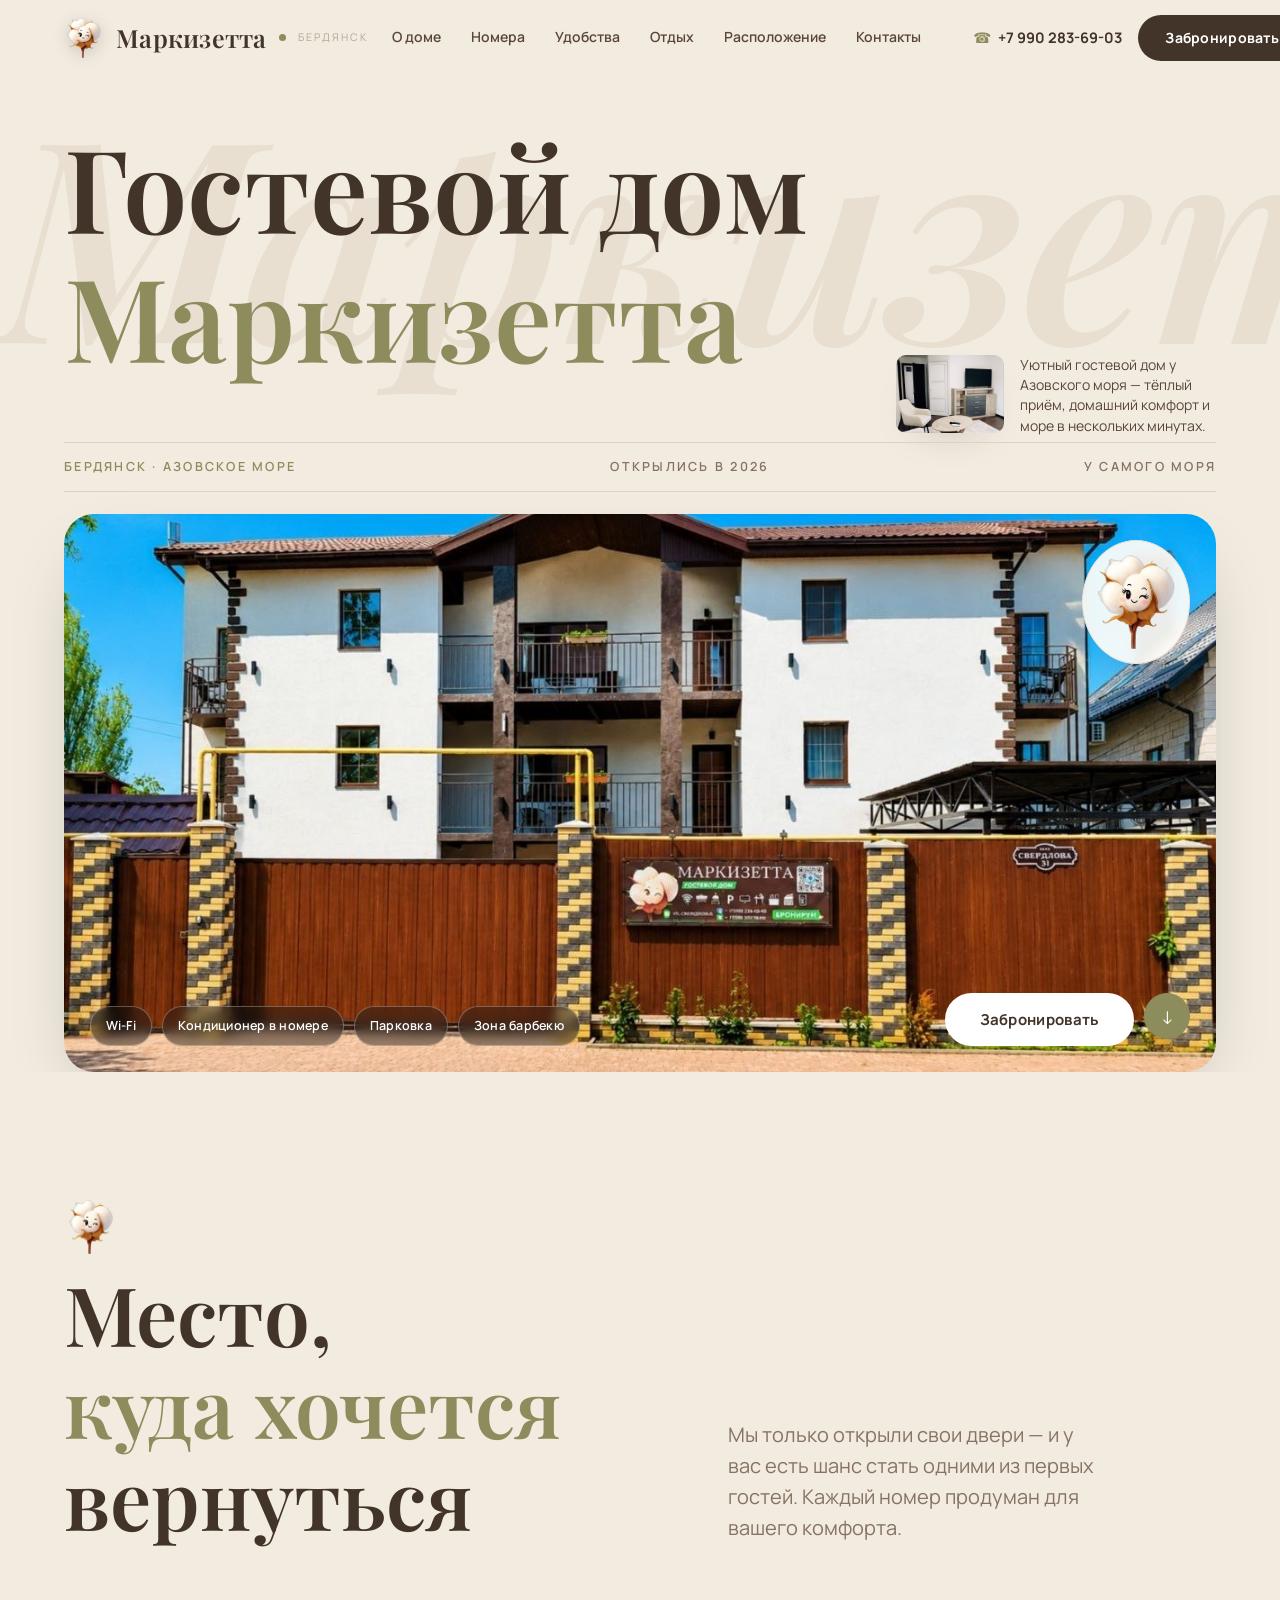
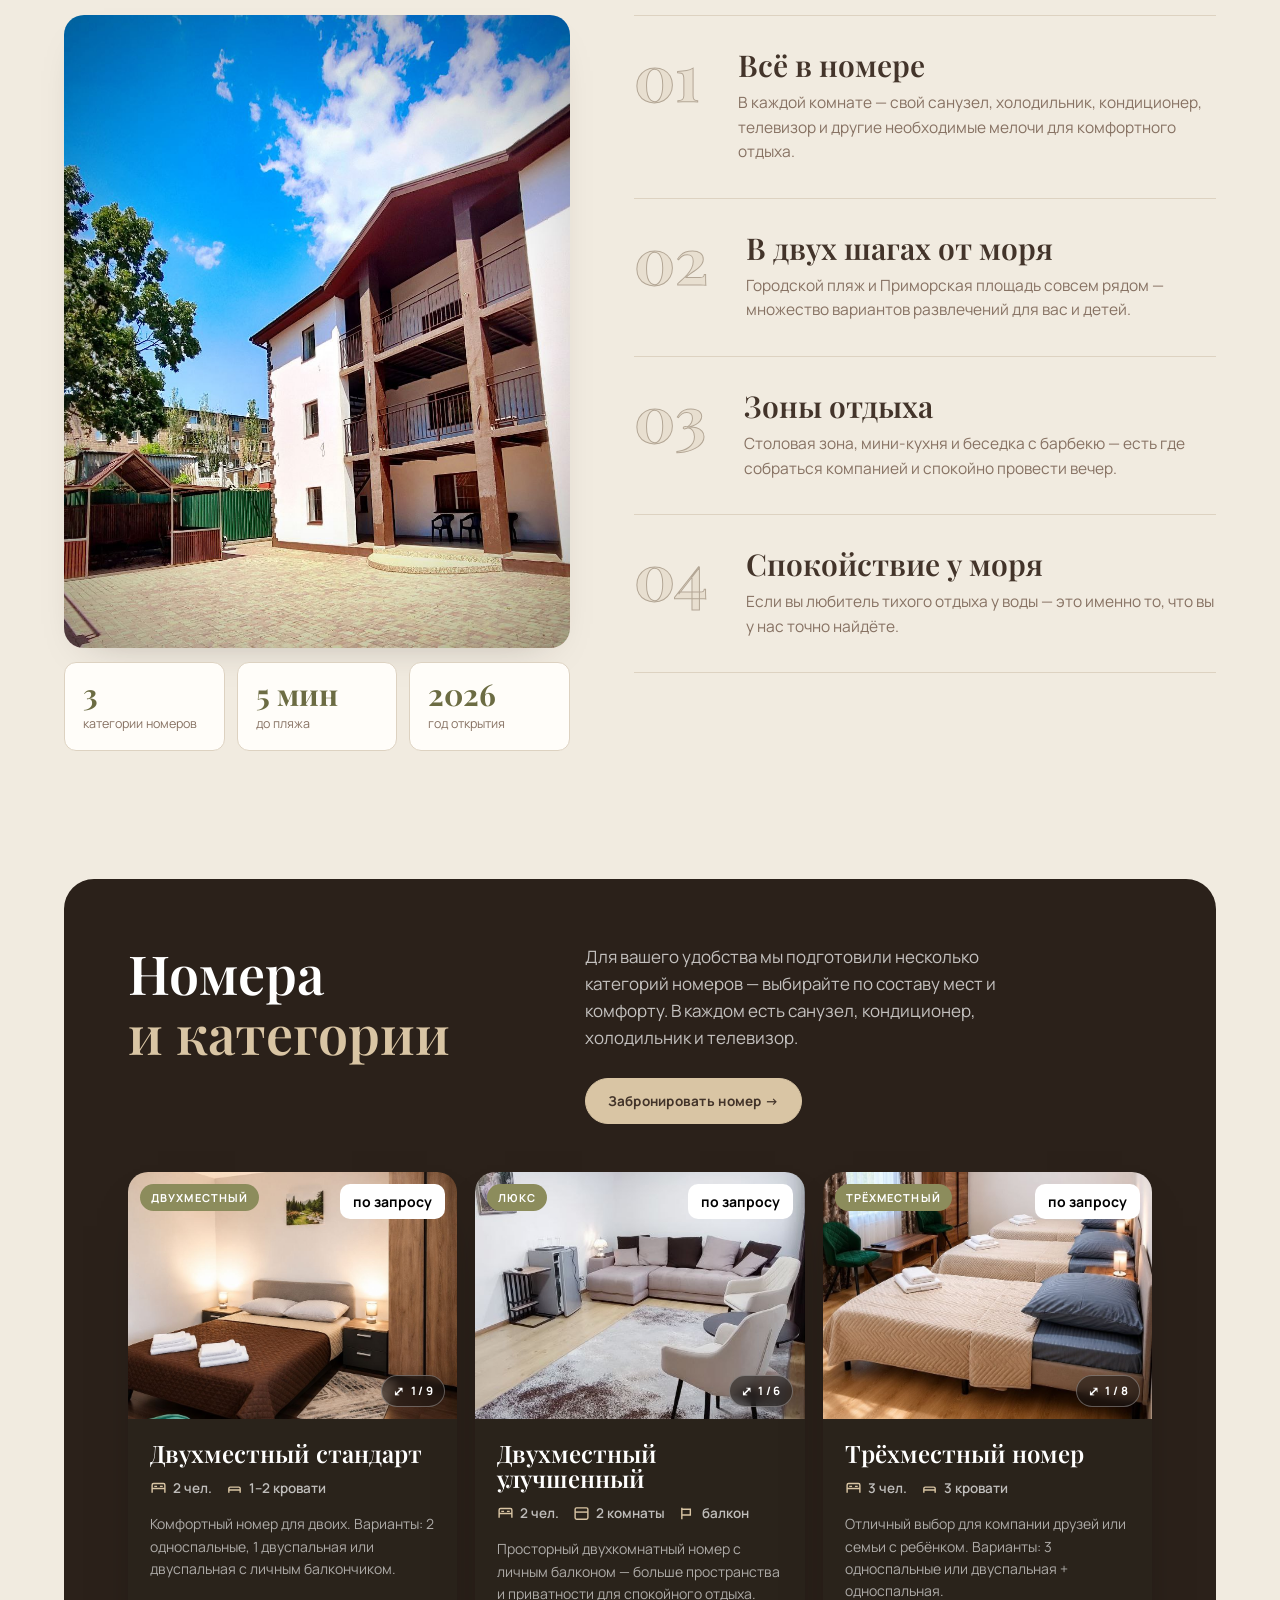
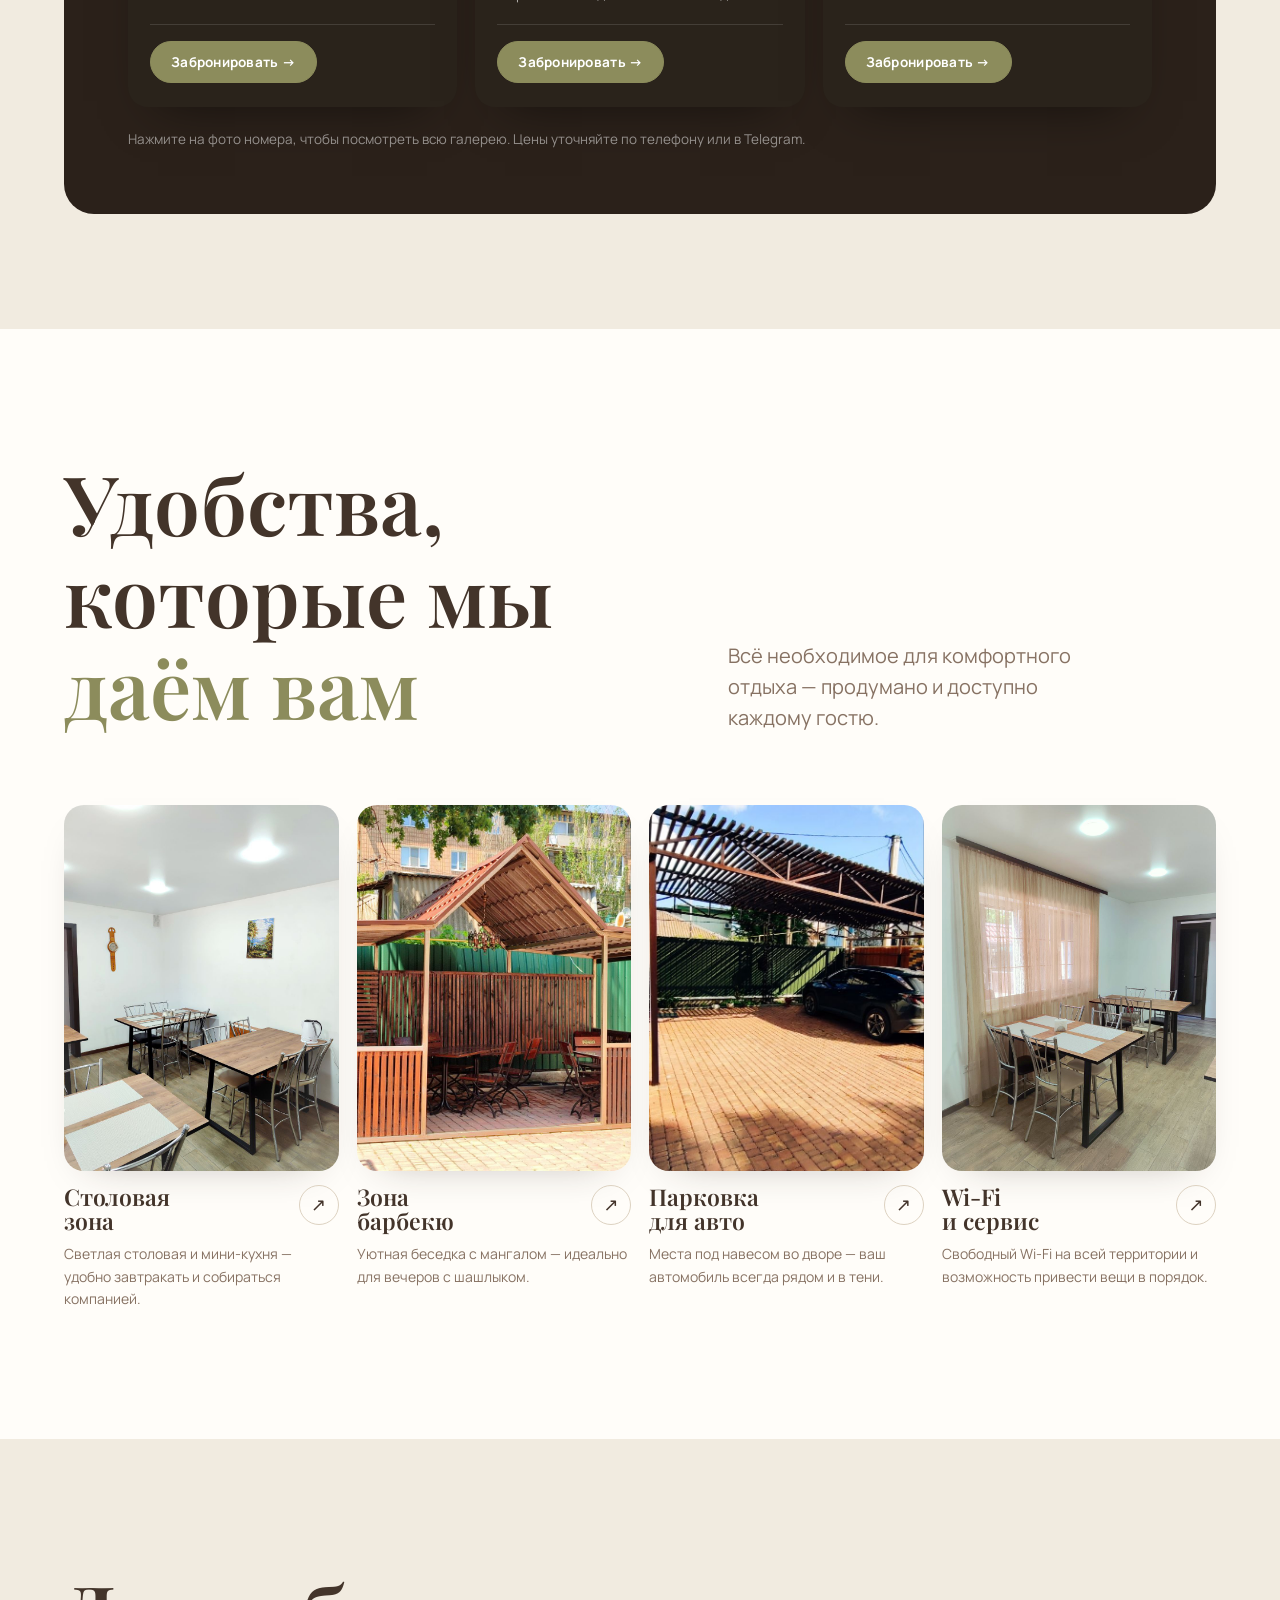
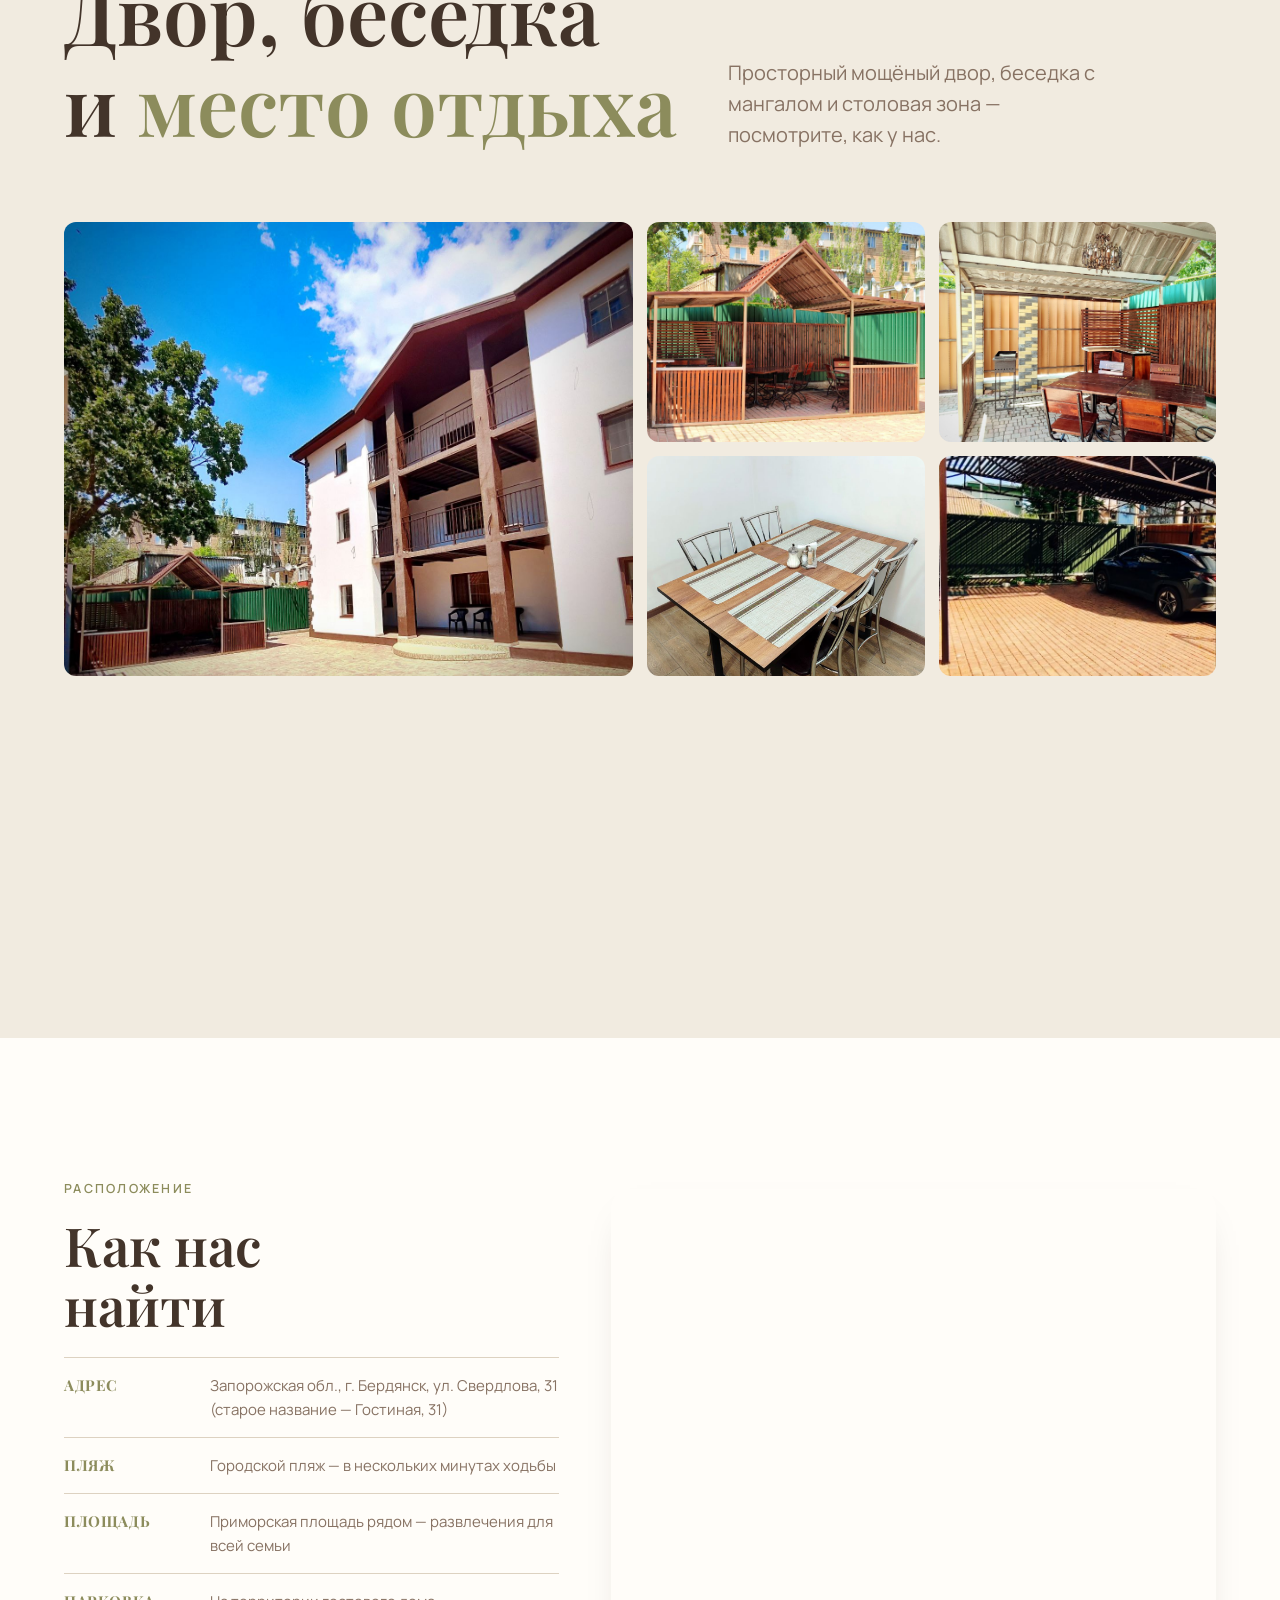
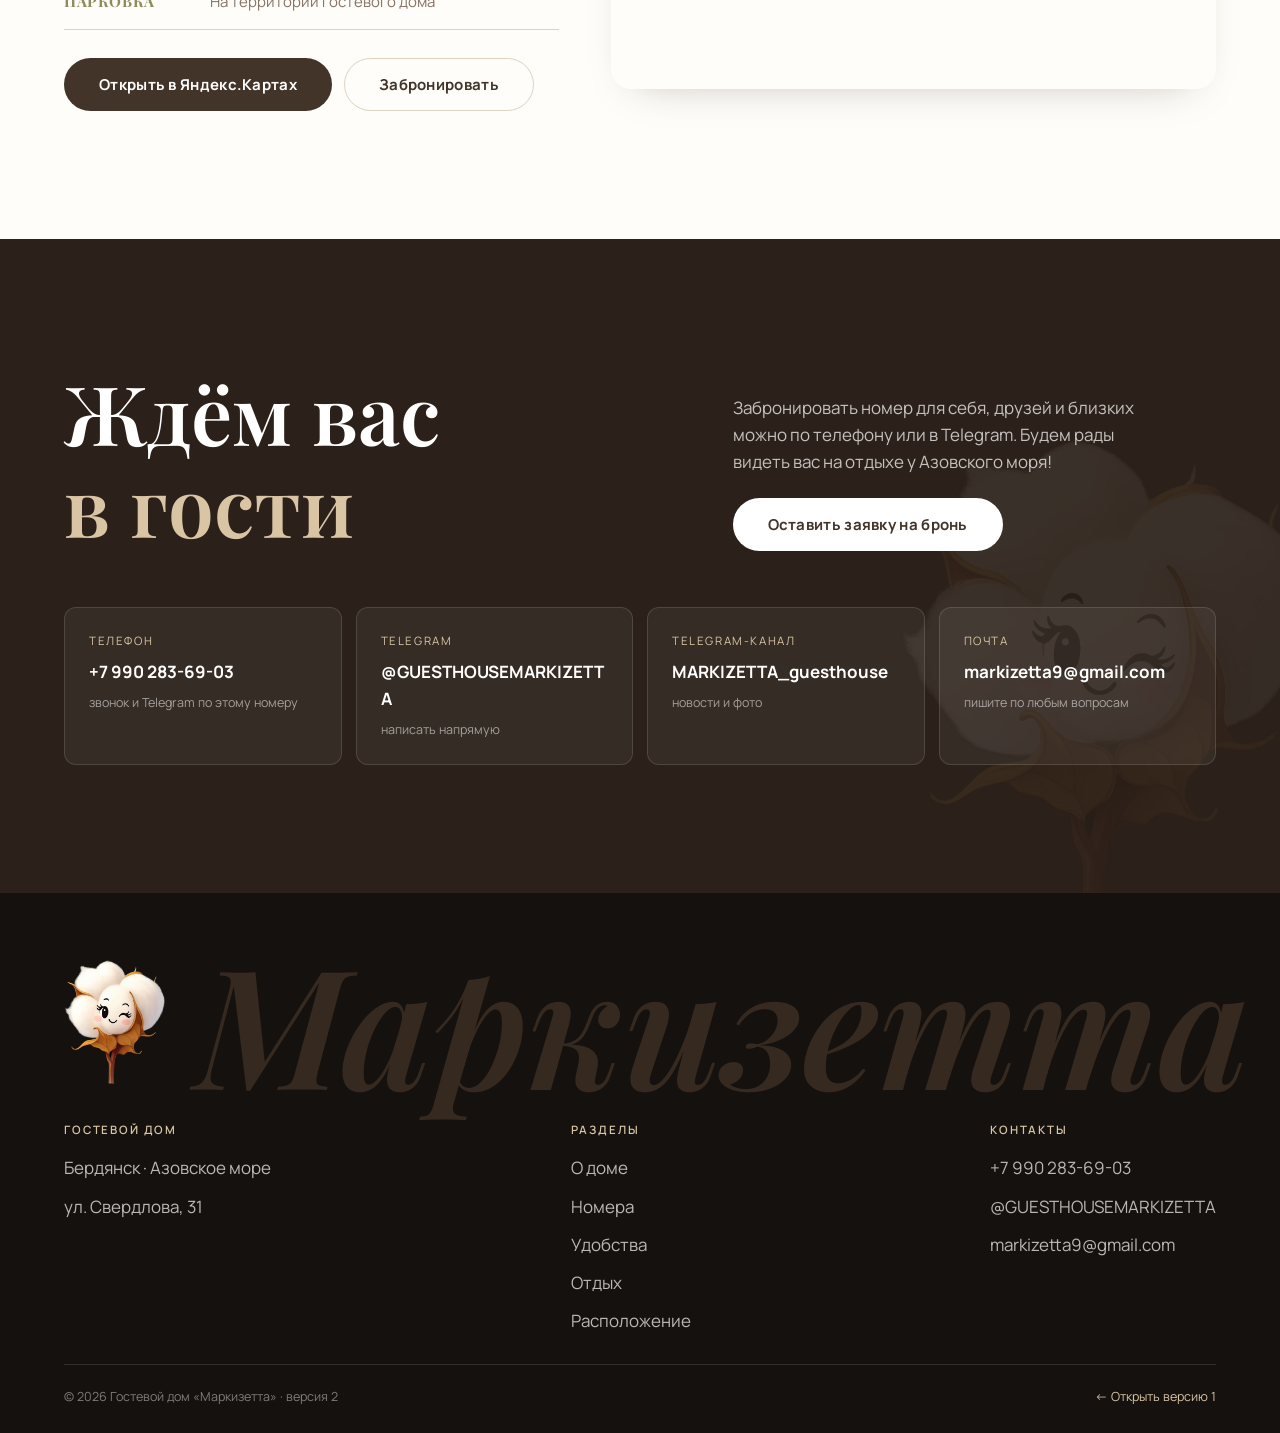
==== v2.html @ b6b6a5b1 "Add v2 site variant (soft cotton theme) Second version of the site for owner comparison, served at /" ====
<!DOCTYPE html>
<html lang="ru" data-accent="olive" data-rooms="dark">
<head>
<meta charset="UTF-8" />
<meta name="viewport" content="width=device-width, initial-scale=1.0" />
<title>Гостевой дом МАРКИЗЕТТА — отдых у Азовского моря в Бердянске (v2)</title>
<meta name="description" content="Гостевой дом МАРКИЗЕТТА в Бердянске — уютные номера у Азовского моря рядом с городским пляжем и Приморской площадью. Бронирование по телефону и в Telegram." />
<link rel="icon" href="new/logo.webp" type="image/webp" />
<link rel="preconnect" href="https://fonts.googleapis.com" />
<link rel="preconnect" href="https://fonts.gstatic.com" crossorigin />
<link href="https://fonts.googleapis.com/css2?family=Playfair+Display:ital,wght@0,500;0,600;0,700;1,500;1,600&family=Manrope:wght@400;500;600;700;800&display=swap" rel="stylesheet" />
<link rel="stylesheet" href="styles-v2.css" />
</head>
<body>

<!-- ============ HEADER ============ -->
<header class="site-header" id="top">
  <div class="header-inner">
    <a href="#top" class="brand" aria-label="Гостевой дом Маркизетта — на главную">
      <img class="brand__logo" src="new/logo.webp" alt="" aria-hidden="true" />
      <span class="brand__name">Маркизетта</span>
      <span class="brand__dot" aria-hidden="true"></span>
      <span class="brand__sub">Бердянск</span>
    </a>

    <nav class="nav" aria-label="Основная навигация">
      <a href="#why" class="nav-link">О доме</a>
      <a href="#rooms" class="nav-link">Номера</a>
      <a href="#facilities" class="nav-link">Удобства</a>
      <a href="#gallery" class="nav-link">Отдых</a>
      <a href="#location" class="nav-link">Расположение</a>
      <a href="#contacts" class="nav-link">Контакты</a>
    </nav>

    <div class="header-actions">
      <a href="tel:+79902836903" class="header-phone">
        <span class="header-phone__icon" aria-hidden="true">☎</span>
        <span>+7 990 283-69-03</span>
      </a>
      <button class="btn btn--dark btn--book-header" data-open-booking type="button">Забронировать</button>
      <button class="burger" data-burger type="button" aria-label="Открыть меню" aria-expanded="false">
        <span></span><span></span><span></span>
      </button>
    </div>
  </div>
</header>

<!-- ============ MOBILE MENU ============ -->
<div class="mobile-menu" data-mobile-menu hidden>
  <nav class="mobile-menu__nav" aria-label="Мобильная навигация">
    <a href="#why" class="mobile-menu__link" data-mm-link>О доме <span>01</span></a>
    <a href="#rooms" class="mobile-menu__link" data-mm-link>Номера <span>02</span></a>
    <a href="#facilities" class="mobile-menu__link" data-mm-link>Удобства <span>03</span></a>
    <a href="#gallery" class="mobile-menu__link" data-mm-link>Отдых <span>04</span></a>
    <a href="#location" class="mobile-menu__link" data-mm-link>Расположение <span>05</span></a>
    <a href="#contacts" class="mobile-menu__link" data-mm-link>Контакты <span>06</span></a>
  </nav>
  <div class="mobile-menu__foot">
    <a href="tel:+79902836903" class="mobile-menu__phone">+7 990 283-69-03</a>
    <button class="btn btn--primary" data-open-booking type="button">Забронировать номер</button>
    <a href="https://t.me/GUESTHOUSEMARKIZETTA" target="_blank" rel="noopener" class="mobile-menu__tg">Написать в Telegram →</a>
  </div>
</div>

<main>

  <!-- ============ HERO ============ -->
  <section class="hero" id="hero">
    <div class="hero__ghost" aria-hidden="true">Маркизетта</div>
    <div class="wrap">
      <div class="hero__top">
        <h1 class="display h-xl hero__title">Гостевой дом<br /><span class="accent-word">Маркизетта</span></h1>
        <div class="hero__aside">
          <div class="hero__thumb">
            <img src="assets/hero-thumb.jpg" alt="Интерьер номера гостевого дома" />
          </div>
          <p>Уютный гостевой дом у Азовского моря — тёплый приём, домашний комфорт и море в нескольких минутах.</p>
        </div>
      </div>

      <div class="hero__metarow">
        <span class="meta meta--accent">Бердянск · Азовское море</span>
        <span class="meta">Открылись в 2026</span>
        <span class="meta">У самого моря</span>
      </div>

      <div class="hero__image">
        <img src="new/main.jpg" alt="Фасад гостевого дома Маркизетта" />
        <div class="hero__seal">
          <img src="new/logo.webp" alt="Эмблема гостевого дома — цветок хлопка" />
        </div>
        <div class="hero__badges">
          <span class="hero__badge">Wi-Fi</span>
          <span class="hero__badge">Кондиционер в номере</span>
          <span class="hero__badge">Парковка</span>
          <span class="hero__badge">Зона барбекю</span>
        </div>
        <div class="hero__cta">
          <button class="btn btn--light btn--lg" data-open-booking type="button">Забронировать</button>
          <a href="#rooms" class="arrow-btn arrow-btn--solid" aria-label="К номерам">↓</a>
        </div>
      </div>
    </div>
  </section>

  <!-- ============ WHY US ============ -->
  <section class="section why" id="why">
    <div class="wrap">
      <div class="section-head">
        <div>
          <img class="head-emblem" src="new/logo.webp" alt="" aria-hidden="true" />
          <h2 class="display h-lg">Место,<br /><span class="accent-word">куда хочется</span> вернуться</h2>
        </div>
        <p class="lead section-head__intro">Мы только открыли свои двери — и у вас есть шанс стать одними из первых гостей. Каждый номер продуман для вашего комфорта.</p>
      </div>

      <div class="why__grid">
        <div class="why__media">
          <div class="why__media-img">
            <img src="assets/courtyard.jpg" alt="Внутренний двор гостевого дома" loading="lazy" />
          </div>
          <div class="why__stats">
            <div class="why__stat"><b>3</b><span>категории номеров</span></div>
            <div class="why__stat"><b>5 мин</b><span>до пляжа</span></div>
            <div class="why__stat"><b>2026</b><span>год открытия</span></div>
          </div>
        </div>

        <ol class="why__list">
          <li class="why-item">
            <span class="why-item__num">01</span>
            <div class="why-item__body">
              <h3>Всё в номере</h3>
              <p>В каждой комнате — свой санузел, холодильник, кондиционер, телевизор и другие необходимые мелочи для комфортного отдыха.</p>
            </div>
          </li>
          <li class="why-item">
            <span class="why-item__num">02</span>
            <div class="why-item__body">
              <h3>В двух шагах от моря</h3>
              <p>Городской пляж и Приморская площадь совсем рядом — множество вариантов развлечений для вас и детей.</p>
            </div>
          </li>
          <li class="why-item">
            <span class="why-item__num">03</span>
            <div class="why-item__body">
              <h3>Зоны отдыха</h3>
              <p>Столовая зона, мини-кухня и беседка с барбекю — есть где собраться компанией и спокойно провести вечер.</p>
            </div>
          </li>
          <li class="why-item">
            <span class="why-item__num">04</span>
            <div class="why-item__body">
              <h3>Спокойствие у моря</h3>
              <p>Если вы любитель тихого отдыха у воды — это именно то, что вы у нас точно найдёте.</p>
            </div>
          </li>
        </ol>
      </div>
    </div>
  </section>

  <!-- ============ ROOMS ============ -->
  <section class="rooms" id="rooms">
    <div class="wrap">
      <div class="rooms__panel">
        <div class="rooms__head">
          <h2 class="display h-md">Номера<br /><span class="accent-word">и категории</span></h2>
          <div>
            <p class="rooms__intro">Для вашего удобства мы подготовили несколько категорий номеров — выбирайте по составу мест и комфорту. В каждом есть санузел, кондиционер, холодильник и телевизор.</p>
            <div class="rooms__nav">
              <button class="rooms__viewall" data-open-booking type="button">Забронировать номер →</button>
            </div>
          </div>
        </div>

        <div class="rooms__track" data-room-track>

          <article class="room-card">
            <button class="room-card__media" data-room-gallery="assets/room1-1.jpg,assets/room1-2.jpg,assets/room1-3.jpg,assets/room1-4.jpg,assets/room1-5.jpg,assets/room1-6.jpg,assets/room1-7.jpg,assets/room1-8.jpg,assets/room1-9.jpg" data-room-title="Двухместный стандарт" type="button" aria-label="Открыть фотогалерею номера «Двухместный стандарт»">
              <span class="room-card__tag">Двухместный</span>
              <span class="room-card__price">по запросу</span>
              <img src="assets/room1-1.jpg" alt="Двухместный стандарт" loading="lazy" />
              <span class="room-card__count">1 / 9</span>
            </button>
            <div class="room-card__body">
              <h3 class="room-card__name">Двухместный стандарт</h3>
              <div class="room-card__meta">
                <span><svg viewBox="0 0 24 24" fill="none" stroke-width="2"><path d="M3 12V7a2 2 0 0 1 2-2h14a2 2 0 0 1 2 2v5M3 12h18M3 12v6M21 12v6M6 9h4M14 9h4"/></svg>2 чел.</span>
                <span><svg viewBox="0 0 24 24" fill="none" stroke-width="2"><path d="M4 18v-6a2 2 0 0 1 2-2h12a2 2 0 0 1 2 2v6M4 14h16"/></svg>1–2 кровати</span>
              </div>
              <p class="room-card__desc">Комфортный номер для двоих. Варианты: 2 односпальные, 1 двуспальная или двуспальная с личным балкончиком.</p>
              <div class="room-card__foot">
                <button class="room-card__book" data-open-booking data-room="Двухместный стандарт" type="button">Забронировать →</button>
              </div>
            </div>
          </article>

          <article class="room-card">
            <button class="room-card__media" data-room-gallery="assets/room2-1.jpg,assets/room2-2.jpg,assets/room2-3.jpg,assets/room2-4.jpg,assets/room2-5.jpg,assets/room2-6.jpg" data-room-title="Двухместный улучшенный" type="button" aria-label="Открыть фотогалерею номера «Двухместный улучшенный»">
              <span class="room-card__tag">Люкс</span>
              <span class="room-card__price">по запросу</span>
              <img src="assets/room2-1.jpg" alt="Двухместный улучшенный" loading="lazy" />
              <span class="room-card__count">1 / 6</span>
            </button>
            <div class="room-card__body">
              <h3 class="room-card__name">Двухместный улучшенный</h3>
              <div class="room-card__meta">
                <span><svg viewBox="0 0 24 24" fill="none" stroke-width="2"><path d="M3 12V7a2 2 0 0 1 2-2h14a2 2 0 0 1 2 2v5M3 12h18M3 12v6M21 12v6M6 9h4M14 9h4"/></svg>2 чел.</span>
                <span><svg viewBox="0 0 24 24" fill="none" stroke-width="2"><rect x="3" y="4" width="18" height="16" rx="2"/><path d="M3 10h18"/></svg>2 комнаты</span>
                <span><svg viewBox="0 0 24 24" fill="none" stroke-width="2"><path d="M4 4v16M4 6h12v8H4"/></svg>балкон</span>
              </div>
              <p class="room-card__desc">Просторный двухкомнатный номер с личным балконом — больше пространства и приватности для спокойного отдыха.</p>
              <div class="room-card__foot">
                <button class="room-card__book" data-open-booking data-room="Двухместный улучшенный (Люкс)" type="button">Забронировать →</button>
              </div>
            </div>
          </article>

          <article class="room-card">
            <button class="room-card__media" data-room-gallery="assets/room3-1.jpg,assets/room3-2.jpg,assets/room3-3.jpg,assets/room3-4.jpg,assets/room3-5.jpg,assets/room3-6.jpg,assets/room3-7.jpg,assets/room3-8.jpg" data-room-title="Трёхместный номер" type="button" aria-label="Открыть фотогалерею номера «Трёхместный номер»">
              <span class="room-card__tag">Трёхместный</span>
              <span class="room-card__price">по запросу</span>
              <img src="assets/room3-1.jpg" alt="Трёхместный номер" loading="lazy" />
              <span class="room-card__count">1 / 8</span>
            </button>
            <div class="room-card__body">
              <h3 class="room-card__name">Трёхместный номер</h3>
              <div class="room-card__meta">
                <span><svg viewBox="0 0 24 24" fill="none" stroke-width="2"><path d="M3 12V7a2 2 0 0 1 2-2h14a2 2 0 0 1 2 2v5M3 12h18M3 12v6M21 12v6M6 9h4M14 9h4"/></svg>3 чел.</span>
                <span><svg viewBox="0 0 24 24" fill="none" stroke-width="2"><path d="M4 18v-6a2 2 0 0 1 2-2h12a2 2 0 0 1 2 2v6M4 14h16"/></svg>3 кровати</span>
              </div>
              <p class="room-card__desc">Отличный выбор для компании друзей или семьи с ребёнком. Варианты: 3 односпальные или двуспальная + односпальная.</p>
              <div class="room-card__foot">
                <button class="room-card__book" data-open-booking data-room="Трёхместный номер" type="button">Забронировать →</button>
              </div>
            </div>
          </article>

        </div>
        <p style="color:rgba(255,255,255,.5); font-size:13.5px; margin:22px 0 0;">Нажмите на фото номера, чтобы посмотреть всю галерею. Цены уточняйте по телефону или в Telegram.</p>
      </div>
    </div>
  </section>

  <!-- ============ FACILITIES ============ -->
  <section class="section facilities" id="facilities">
    <div class="wrap">
      <div class="section-head">
        <h2 class="display h-lg">Удобства,<br />которые мы <span class="accent-word">даём вам</span></h2>
        <p class="lead section-head__intro">Всё необходимое для комфортного отдыха — продумано и доступно каждому гостю.</p>
      </div>

      <div class="fac-grid">
        <article class="fac-card">
          <div class="fac-card__img"><img src="assets/dining-2.jpg" alt="Столовая зона" loading="lazy" /></div>
          <div class="fac-card__foot">
            <h3 class="fac-card__name">Столовая<br />зона</h3>
            <a href="#gallery" class="arrow-btn" aria-label="Подробнее">↗</a>
            <p class="fac-card__desc">Светлая столовая и мини-кухня — удобно завтракать и собираться компанией.</p>
          </div>
        </article>

        <article class="fac-card">
          <div class="fac-card__img"><img src="assets/bbq-gazebo.jpg" alt="Зона барбекю" loading="lazy" /></div>
          <div class="fac-card__foot">
            <h3 class="fac-card__name">Зона<br />барбекю</h3>
            <a href="#gallery" class="arrow-btn" aria-label="Подробнее">↗</a>
            <p class="fac-card__desc">Уютная беседка с мангалом — идеально для вечеров с шашлыком.</p>
          </div>
        </article>

        <article class="fac-card">
          <div class="fac-card__img"><img src="assets/parking-1.jpg" alt="Парковка" loading="lazy" /></div>
          <div class="fac-card__foot">
            <h3 class="fac-card__name">Парковка<br />для авто</h3>
            <a href="#location" class="arrow-btn" aria-label="Подробнее">↗</a>
            <p class="fac-card__desc">Места под навесом во дворе — ваш автомобиль всегда рядом и в тени.</p>
          </div>
        </article>

        <article class="fac-card">
          <div class="fac-card__img"><img src="assets/dining-3.jpg" alt="Зоны отдыха и Wi-Fi" loading="lazy" /></div>
          <div class="fac-card__foot">
            <h3 class="fac-card__name">Wi-Fi<br />и сервис</h3>
            <a href="#contacts" class="arrow-btn" aria-label="Подробнее">↗</a>
            <p class="fac-card__desc">Свободный Wi-Fi на всей территории и возможность привести вещи в порядок.</p>
          </div>
        </article>
      </div>
    </div>
  </section>

  <!-- ============ GALLERY ============ -->
  <section class="section gallery-sec" id="gallery">
    <div class="wrap">
      <div class="section-head">
        <h2 class="display h-lg">Двор, беседка<br />и <span class="accent-word">место отдыха</span></h2>
        <p class="lead section-head__intro">Просторный мощёный двор, беседка с мангалом и столовая зона — посмотрите, как у нас.</p>
      </div>
      <div class="gallery" data-lightbox-group>
        <button class="gallery__item gallery__item--big" data-lightbox="assets/courtyard.jpg" type="button"><img src="assets/courtyard.jpg" alt="Внутренний двор и здание" loading="lazy" /></button>
        <button class="gallery__item" data-lightbox="assets/bbq-gazebo.jpg" type="button"><img src="assets/bbq-gazebo.jpg" alt="Беседка для отдыха" loading="lazy" /></button>
        <button class="gallery__item" data-lightbox="assets/bbq-grill.jpg" type="button"><img src="assets/bbq-grill.jpg" alt="Зона барбекю с мангалом" loading="lazy" /></button>
        <button class="gallery__item" data-lightbox="assets/dining-1.jpg" type="button"><img src="assets/dining-1.jpg" alt="Столовая зона" loading="lazy" /></button>
        <button class="gallery__item" data-lightbox="assets/parking-1.jpg" type="button"><img src="assets/parking-1.jpg" alt="Парковка под навесом" loading="lazy" /></button>
        <button class="gallery__item" data-lightbox="assets/dining-2.jpg" type="button"><img src="assets/dining-2.jpg" alt="Столовая зона, вид 2" loading="lazy" /></button>
        <button class="gallery__item" data-lightbox="assets/bbq-sink.jpg" type="button"><img src="assets/bbq-sink.jpg" alt="Зона барбекю — мойка" loading="lazy" /></button>
        <button class="gallery__item" data-lightbox="assets/parking-2.jpg" type="button"><img src="assets/parking-2.jpg" alt="Парковка, вид 2" loading="lazy" /></button>
      </div>
    </div>
  </section>

  <!-- ============ LOCATION ============ -->
  <section class="section location" id="location">
    <div class="wrap">
      <div class="location__grid">
        <div class="location__info">
          <p class="meta meta--accent" style="margin-bottom:16px;">Расположение</p>
          <h2 class="display h-md">Как нас<br />найти</h2>
          <ul class="location__points">
            <li><b>Адрес</b><span>Запорожская обл., г. Бердянск, ул. Свердлова, 31 (старое название — Гостиная, 31)</span></li>
            <li><b>Пляж</b><span>Городской пляж — в нескольких минутах ходьбы</span></li>
            <li><b>Площадь</b><span>Приморская площадь рядом — развлечения для всей семьи</span></li>
            <li><b>Парковка</b><span>На территории гостевого дома</span></li>
          </ul>
          <div class="location__actions">
            <a class="btn btn--dark btn--lg" href="https://yandex.ru/maps/?text=Бердянск, улица Свердлова, 31" target="_blank" rel="noopener">Открыть в Яндекс.Картах</a>
            <button class="btn btn--ghost btn--lg" data-open-booking type="button">Забронировать</button>
          </div>
        </div>
        <div class="location__map">
          <iframe src="https://yandex.ru/map-widget/v1/?um=constructor%3Aa546a41429d4d264be3661e1c7c747e6cb25f4ac7dc8855ade8e6821b497c482&amp;source=constructor" width="100%" height="500" frameborder="0" title="Гостевой дом Маркизетта на карте" allowfullscreen="" loading="lazy"></iframe>
        </div>
      </div>
    </div>
  </section>

  <!-- ============ CONTACTS ============ -->
  <section class="section contacts" id="contacts">
    <img class="contacts__watermark" src="new/logo.webp" alt="" aria-hidden="true" />
    <div class="wrap">
      <div class="contacts__top">
        <h2 class="display h-lg">Ждём вас<br /><span class="accent-word">в гости</span></h2>
        <div>
          <p>Забронировать номер для себя, друзей и близких можно по телефону или в Telegram. Будем рады видеть вас на отдыхе у Азовского моря!</p>
          <button class="btn btn--light btn--lg" data-open-booking type="button">Оставить заявку на бронь</button>
        </div>
      </div>
      <div class="contacts__cards">
        <a class="contact-card" href="tel:+79902836903">
          <span class="contact-card__label">Телефон</span>
          <span class="contact-card__value">+7 990 283-69-03</span>
          <span class="contact-card__note">звонок и Telegram по этому номеру</span>
        </a>
        <a class="contact-card" href="https://t.me/GUESTHOUSEMARKIZETTA" target="_blank" rel="noopener">
          <span class="contact-card__label">Telegram</span>
          <span class="contact-card__value">@GUESTHOUSEMARKIZETTA</span>
          <span class="contact-card__note">написать напрямую</span>
        </a>
        <a class="contact-card" href="https://t.me/MARKIZETTA_guesthouse" target="_blank" rel="noopener">
          <span class="contact-card__label">Telegram-канал</span>
          <span class="contact-card__value">MARKIZETTA_guesthouse</span>
          <span class="contact-card__note">новости и фото</span>
        </a>
        <a class="contact-card" href="mailto:markizetta9@gmail.com">
          <span class="contact-card__label">Почта</span>
          <span class="contact-card__value">markizetta9@gmail.com</span>
          <span class="contact-card__note">пишите по любым вопросам</span>
        </a>
      </div>
    </div>
  </section>
</main>

<!-- ============ FOOTER ============ -->
<footer class="footer">
  <div class="wrap">
    <div class="footer__brandrow">
      <img class="footer__logo" src="new/logo.webp" alt="" aria-hidden="true" />
      <div class="footer__big">Маркизетта</div>
    </div>
    <div class="footer__inner">
      <div class="footer__col">
        <h4>Гостевой дом</h4>
        <span>Бердянск · Азовское море</span>
        <span>ул. Свердлова, 31</span>
      </div>
      <div class="footer__col">
        <h4>Разделы</h4>
        <a href="#why">О доме</a>
        <a href="#rooms">Номера</a>
        <a href="#facilities">Удобства</a>
        <a href="#gallery">Отдых</a>
        <a href="#location">Расположение</a>
      </div>
      <div class="footer__col">
        <h4>Контакты</h4>
        <a href="tel:+79902836903">+7 990 283-69-03</a>
        <a href="https://t.me/GUESTHOUSEMARKIZETTA" target="_blank" rel="noopener">@GUESTHOUSEMARKIZETTA</a>
        <a href="mailto:markizetta9@gmail.com">markizetta9@gmail.com</a>
      </div>
    </div>
  </div>
  <div class="footer__bottom">
    <span>© 2026 Гостевой дом «Маркизетта» · версия 2</span>
    <span><a href="index.html" style="color:var(--peach)">← Открыть версию 1</a></span>
  </div>
</footer>

<!-- ============ BOOKING MODAL ============ -->
<div class="modal" data-modal hidden>
  <div class="modal__overlay" data-modal-close></div>
  <div class="modal__dialog" role="dialog" aria-modal="true" aria-labelledby="booking-title">
    <button class="modal__close" data-modal-close type="button" aria-label="Закрыть">×</button>
    <div class="modal__head">
      <img class="modal__emblem" src="new/logo.webp" alt="" aria-hidden="true" />
      <p class="meta meta--accent">Бронирование</p>
      <h2 class="modal__title" id="booking-title">Оставить заявку</h2>
      <p class="modal__sub">Заполните форму и отправьте заявку в Telegram или на почту. Мы свяжемся с вами и подтвердим бронь.</p>
    </div>
    <form class="booking-form" data-booking-form novalidate>
      <div class="field">
        <label for="bf-name">Ваше имя</label>
        <input id="bf-name" name="name" type="text" placeholder="Как к вам обращаться" required />
      </div>
      <div class="field">
        <label for="bf-phone">Телефон</label>
        <input id="bf-phone" name="phone" type="tel" placeholder="+7 ___ ___-__-__" required />
      </div>
      <div class="field field--full">
        <label for="bf-room">Категория номера</label>
        <select id="bf-room" name="room">
          <option>Двухместный стандарт</option>
          <option>Двухместный улучшенный (Люкс)</option>
          <option>Трёхместный номер</option>
          <option>Пока не определился(ась)</option>
        </select>
      </div>
      <div class="field">
        <label for="bf-in">Заезд</label>
        <input id="bf-in" name="checkin" type="date" />
      </div>
      <div class="field">
        <label for="bf-out">Выезд</label>
        <input id="bf-out" name="checkout" type="date" />
      </div>
      <div class="field">
        <label for="bf-guests">Гостей</label>
        <input id="bf-guests" name="guests" type="number" min="1" max="10" value="2" />
      </div>
      <div class="field field--full">
        <label for="bf-comment">Комментарий <span class="muted">(необязательно)</span></label>
        <textarea id="bf-comment" name="comment" rows="2" placeholder="Пожелания, вопросы…"></textarea>
      </div>
      <p class="booking-form__error" data-form-error hidden>Пожалуйста, заполните имя и телефон.</p>
      <div class="booking-form__actions">
        <button class="btn btn--primary btn--lg" type="submit" data-send="telegram">Отправить заявку</button>
      </div>
      <a class="booking-form__call" href="tel:+79902836903">или позвоните: +7 990 283-69-03</a>
    </form>
  </div>
</div>

<!-- ============ LIGHTBOX ============ -->
<div class="lightbox" data-lightbox-modal hidden>
  <button class="lightbox__close" data-lightbox-close type="button" aria-label="Закрыть">×</button>
  <button class="lightbox__nav lightbox__nav--prev" data-lightbox-prev type="button" aria-label="Назад">‹</button>
  <img class="lightbox__img" data-lightbox-img alt="" />
  <button class="lightbox__nav lightbox__nav--next" data-lightbox-next type="button" aria-label="Вперёд">›</button>
  <div class="lightbox__caption" data-lightbox-caption></div>
</div>

<!-- ============ TOAST ============ -->
<div class="toast" data-toast hidden></div>

<script src="app.js"></script>

</body>
</html>
---- styles-v2.css ----
/* ============================================================
   МАРКИЗЕТТА · v2 «Soft Cotton» design system
   Soft display serif · dark-coffee + light-beige + soft-olive palette
   Cosy, light & comfortable
   ============================================================ */

:root{
  /* ---- light beige palette ---- */
  --bone:        #f1ebe0;
  --bone-2:      #e8dfd0;
  --surface:     #fffdf9;
  --card:        #f8f3ea;

  /* ---- dark-coffee inks ---- */
  --ink:         #43342a;   /* dark coffee — headings & text */
  --ink-2:       #5a4639;
  --ink-soft:    #877263;
  --ink-mute:    #b3a695;
  --line:        #ddd2c1;
  --line-soft:   #ebe2d4;

  /* ---- accent (soft olive) ---- */
  --accent:      #8c8c5c;
  --accent-deep: #6c6c43;
  --peach:       #d9c5a4;   /* warm beige — accents on dark panels */
  --peach-soft:  #efe5d3;
  --accent-tint: #e8e7d6;   /* soft olive tint */

  /* ---- dark coffee panel ---- */
  --dark:        #2b211a;
  --dark-2:      #382c23;

  /* ---- type ---- */
  --font-display: "Playfair Display", Georgia, "Times New Roman", serif;
  --font-body:    "Manrope", system-ui, sans-serif;

  /* ---- shape ---- */
  --r:    20px;
  --r-sm: 12px;
  --r-lg: 30px;
  --shadow:      0 30px 70px -34px rgba(43,33,26,.42);
  --shadow-soft: 0 16px 40px -26px rgba(43,33,26,.34);

  --header-h: 76px;
  --maxw: 1280px;
  --pad: clamp(20px, 5vw, 70px);
}

/* ---- accent variants (tweaks) ---- */
html[data-accent="olive"]{ --accent:#8c8c5c; --accent-deep:#6c6c43; --peach:#d9c5a4; --peach-soft:#efe5d3; --accent-tint:#e8e7d6; }
html[data-accent="beige"]{ --accent:#b69b76; --accent-deep:#937a59; --peach:#e0cba9; --peach-soft:#f1e6d4; --accent-tint:#f0e9dc; }
html[data-accent="coffee"]{ --accent:#7a5c46; --accent-deep:#5f4634; --peach:#cbb094; --peach-soft:#e8d9c5; --accent-tint:#ece2d5; }

*{ box-sizing:border-box; }
[hidden]{ display:none !important; }

html{ scroll-behavior:smooth; }
@media (prefers-reduced-motion: reduce){ html{ scroll-behavior:auto; } }

body{
  margin:0; font-family:var(--font-body); color:var(--ink); background:var(--bone);
  font-size:17px; line-height:1.6; -webkit-font-smoothing:antialiased; overflow-x:hidden;
}
body.no-scroll{ overflow:hidden; }

img{ display:block; max-width:100%; }
a{ color:inherit; text-decoration:none; }
button{ font-family:inherit; cursor:pointer; }

.wrap{ width:100%; padding-inline:var(--pad); margin-inline:auto; max-width:calc(var(--maxw) + var(--pad)*2); }

/* ---- display / type helpers ---- */
.display{
  font-family:var(--font-display); font-weight:600; text-transform:none;
  line-height:1.12; letter-spacing:0; margin:0; color:var(--ink);
}
.room-card__name, .fac-card__name, .why-item__body h3, .modal__title,
.map-placeholder__title, .mobile-menu__link, .brand__name{ line-height:1.05; }
.h-xl{ font-size:clamp(48px, 9vw, 132px); }
.h-lg{ font-size:clamp(40px, 6.4vw, 92px); }
.h-md{ font-size:clamp(30px, 4.2vw, 58px); }
.h-sm{ font-size:clamp(24px, 3vw, 38px); }

.meta{
  font-size:12.5px; letter-spacing:.18em; text-transform:uppercase;
  font-weight:600; color:var(--ink-soft);
}
.meta--accent{ color:var(--accent); }
.lead{ font-size:clamp(17px,1.7vw,20px); color:var(--ink-soft); line-height:1.55; margin:0; }
.accent-word{ color:var(--accent); }

.section{ padding:clamp(70px, 10vw, 140px) 0; }
.section-head{ display:grid; grid-template-columns:1.3fr 1fr; gap:30px; align-items:end; margin-bottom:clamp(40px,6vw,72px); }
.section-head__intro{ max-width:380px; }
@media (max-width:760px){ .section-head{ grid-template-columns:1fr; gap:16px; align-items:start; } }

/* ---- buttons ---- */
.btn{
  display:inline-flex; align-items:center; justify-content:center; gap:10px;
  border:1px solid transparent; border-radius:999px; font-weight:700; font-size:14px;
  letter-spacing:.02em; line-height:1; padding:15px 26px; white-space:nowrap;
  transition:transform .18s ease, background .2s, color .2s, border-color .2s, box-shadow .2s;
}
.btn--lg{ padding:18px 34px; font-size:15px; }
.btn--primary{ background:var(--accent); color:#fff; }
.btn--primary:hover{ background:var(--accent-deep); transform:translateY(-2px); }
.btn--dark{ background:var(--ink); color:#fff; }
.btn--dark:hover{ background:var(--ink-2); transform:translateY(-2px); }
.btn--ghost{ background:transparent; color:var(--ink); border-color:var(--line); }
.btn--ghost:hover{ border-color:var(--ink); background:var(--ink); color:#fff; }
.btn--light{ background:#fff; color:var(--ink); }
.btn--light:hover{ background:var(--peach-soft); }
.btn__arrow{ display:inline-grid; place-items:center; width:18px; height:18px; }

/* circular arrow button */
.arrow-btn{
  display:inline-grid; place-items:center; width:46px; height:46px; flex-shrink:0;
  border-radius:50%; border:1px solid var(--line); background:transparent; color:var(--ink);
  font-size:18px; transition:background .2s, color .2s, border-color .2s, transform .2s;
}
.arrow-btn:hover{ background:var(--accent); color:#fff; border-color:var(--accent); transform:translateY(-2px); }
.arrow-btn--solid{ background:var(--accent); color:#fff; border-color:var(--accent); }
.arrow-btn--solid:hover{ background:var(--accent-deep); }

/* ============================================================
   HEADER
   ============================================================ */
.site-header{
  position:fixed; inset:0 0 auto 0; z-index:50; height:var(--header-h);
  display:flex; align-items:center;
  background:transparent; transition:background .3s, box-shadow .3s, border-color .3s;
  border-bottom:1px solid transparent;
}
.site-header.is-stuck{
  background:rgba(236,231,223,.85); backdrop-filter:blur(14px) saturate(1.2);
  border-bottom-color:var(--line);
}
.header-inner{ width:100%; padding-inline:var(--pad); max-width:calc(var(--maxw) + var(--pad)*2); margin-inline:auto; display:flex; align-items:center; gap:24px; }

.brand{ display:flex; align-items:center; gap:10px; flex-shrink:0; }
.brand__name{ font-family:var(--font-display); font-weight:600; font-size:25px; letter-spacing:.01em; text-transform:none; line-height:1; }
.brand__dot{ width:7px; height:7px; border-radius:50%; background:var(--accent); align-self:center; }
.brand__sub{ font-size:10.5px; letter-spacing:.2em; text-transform:uppercase; color:var(--ink-mute); }

.nav{ display:flex; gap:30px; margin-left:auto; }
.nav-link{ position:relative; font-size:14px; font-weight:600; color:var(--ink-2); padding:6px 0; white-space:nowrap; }
.nav-link::after{ content:""; position:absolute; left:0; bottom:0; height:2px; width:0; background:var(--accent); transition:width .25s ease; }
.nav-link:hover{ color:var(--accent); }
.nav-link:hover::after{ width:100%; }

.header-actions{ display:flex; align-items:center; gap:16px; margin-left:auto; }
.nav + .header-actions{ margin-left:28px; }
.header-phone{ display:flex; align-items:center; gap:7px; font-weight:700; font-size:14.5px; color:var(--ink); white-space:nowrap; }
.header-phone__icon{ color:var(--accent); }

.burger{ display:none; width:46px; height:46px; border:1px solid var(--line); border-radius:50%; background:transparent; flex-direction:column; align-items:center; justify-content:center; gap:5px; }
.burger span{ display:block; width:20px; height:2px; background:var(--ink); border-radius:2px; transition:transform .3s, opacity .25s; }
body.menu-open .burger span:nth-child(1){ transform:translateY(7px) rotate(45deg); }
body.menu-open .burger span:nth-child(2){ opacity:0; }
body.menu-open .burger span:nth-child(3){ transform:translateY(-7px) rotate(-45deg); }

/* ============================================================
   MOBILE MENU
   ============================================================ */
.mobile-menu{
  position:fixed; inset:0; z-index:45; background:var(--dark); color:#fff;
  display:flex; flex-direction:column; justify-content:center; padding:calc(var(--header-h) + 20px) var(--pad) 36px;
  opacity:0; transform:translateY(-8px); pointer-events:none; transition:opacity .3s, transform .3s;
}
.mobile-menu.is-open{ opacity:1; transform:none; pointer-events:auto; }
.mobile-menu__nav{ display:flex; flex-direction:column; }
.mobile-menu__link{
  font-family:var(--font-display); font-weight:600; text-transform:none; font-size:clamp(30px,9vw,46px);
  letter-spacing:0; padding:11px 0; border-bottom:1px solid rgba(255,255,255,.12); color:#fff;
  display:flex; align-items:baseline; gap:14px;
}
.mobile-menu__link span{ font-family:var(--font-body); font-size:12px; letter-spacing:.1em; color:var(--peach); font-weight:600; }
.mobile-menu__foot{ margin-top:34px; display:flex; flex-direction:column; gap:14px; }
.mobile-menu__phone{ font-family:var(--font-display); font-size:30px; }
.mobile-menu__tg{ color:var(--peach); font-weight:600; }

/* ============================================================
   HERO  (LUNA editorial)
   ============================================================ */
.hero{ position:relative; padding-top:calc(var(--header-h) + clamp(20px,5vw,46px)); overflow:hidden; }
.hero__ghost{
  position:absolute; left:0; right:0; top:clamp(40px,9vw,120px); z-index:0; text-align:center;
  font-family:var(--font-display); font-weight:600; font-style:italic; text-transform:none;
  font-size:clamp(90px, 22vw, 360px); line-height:.8; letter-spacing:0;
  color:var(--bone-2); user-select:none; pointer-events:none; white-space:nowrap;
}
.hero__top{ position:relative; z-index:2; padding-bottom:clamp(20px,3vw,30px); min-height:clamp(220px,30vw,320px); }
.hero__title{ max-width:100%; }
.hero__title .accent-word{ color:var(--accent); }
.hero__aside{ position:absolute; right:0; bottom:6px; z-index:2; display:flex; gap:16px; align-items:flex-start; width:320px; max-width:42%; }
.hero__thumb{ width:108px; height:78px; flex-shrink:0; border-radius:10px; overflow:hidden; box-shadow:var(--shadow-soft); }
.hero__thumb img{ width:100%; height:100%; object-fit:cover; }
.hero__aside p{ margin:0; font-size:14px; line-height:1.45; color:var(--ink-2); }

.hero__metarow{ position:relative; z-index:2; display:flex; justify-content:space-between; align-items:center; gap:16px; padding:14px 0; border-top:1px solid var(--line); border-bottom:1px solid var(--line); flex-wrap:wrap; }
.hero__metarow .meta{ font-style:normal; }

.hero__image{ position:relative; z-index:1; margin-top:clamp(16px,2vw,22px); border-radius:var(--r-lg); overflow:hidden; box-shadow:var(--shadow); }
.hero__image img{ width:100%; height:clamp(360px, 62vh, 660px); object-fit:cover; }
.hero__badges{ position:absolute; left:clamp(16px,2vw,28px); bottom:clamp(16px,2vw,28px); display:flex; gap:10px; flex-wrap:wrap; z-index:2; }
.hero__badge{ font-size:12.5px; font-weight:600; letter-spacing:.02em; color:#fff; padding:9px 15px; border-radius:999px; background:rgba(27,23,20,.42); border:1px solid rgba(255,255,255,.28); backdrop-filter:blur(6px); }
.hero__cta{ position:absolute; right:clamp(16px,2vw,28px); bottom:clamp(16px,2vw,28px); z-index:2; display:flex; gap:10px; }

@media (max-width:860px){
  .hero__top{ min-height:0; }
  .hero__aside{ position:static; width:auto; max-width:none; margin-top:20px; }
  .hero__image img{ aspect-ratio:1/1; height:auto; }
  .hero__badges{ display:none; }
  .hero__cta{ position:absolute; left:16px; right:16px; bottom:16px; justify-content:space-between; }
}

/* ============================================================
   WHY US — numbered editorial list
   ============================================================ */
.why{ background:var(--bone); }
.why__grid{ display:grid; grid-template-columns:1fr 1.15fr; gap:clamp(30px,5vw,70px); align-items:start; }
.why__media{ position:sticky; top:calc(var(--header-h) + 24px); }
.why__media-img{ border-radius:var(--r); overflow:hidden; box-shadow:var(--shadow-soft); }
.why__media-img img{ width:100%; aspect-ratio:4/5; object-fit:cover; }
.why__stats{ display:flex; gap:12px; margin-top:14px; }
.why__stat{ flex:1; padding:16px 18px; background:var(--surface); border:1px solid var(--line); border-radius:var(--r-sm); }
.why__stat b{ display:block; font-family:var(--font-display); font-size:30px; color:var(--accent-deep); line-height:1; }
.why__stat span{ display:block; font-size:12.5px; color:var(--ink-soft); margin-top:5px; }

.why__list{ list-style:none; margin:0; padding:0; }
.why-item{ display:grid; grid-template-columns:auto 1fr; gap:clamp(16px,3vw,40px); padding:clamp(22px,3vw,34px) 0; border-top:1px solid var(--line); }
.why-item:last-child{ border-bottom:1px solid var(--line); }
.why-item__num{ font-family:var(--font-display); font-weight:700; font-size:clamp(40px,5vw,72px); line-height:.8; color:var(--bone-2); -webkit-text-stroke:1px var(--ink-mute); }
.why-item__body h3{ font-family:var(--font-display); font-weight:600; text-transform:none; font-size:clamp(22px,2.6vw,30px); margin:0 0 8px; letter-spacing:0; }
.why-item__body p{ margin:0; color:var(--ink-soft); font-size:15.5px; max-width:520px; }
@media (max-width:860px){ .why__grid{ grid-template-columns:1fr; } .why__media{ position:static; } }

/* ============================================================
   ROOMS — dark panel + carousel
   ============================================================ */
.rooms{ background:var(--bone); padding:0 0 clamp(70px,9vw,130px); }
.rooms__panel{ background:var(--dark); color:#fff; border-radius:var(--r-lg); overflow:hidden; padding:clamp(34px,5vw,64px) var(--pad); }
.rooms__head{ display:grid; grid-template-columns:1fr 1.4fr; gap:clamp(26px,4vw,56px); align-items:start; margin-bottom:clamp(30px,4vw,48px); }
.rooms__head .display{ color:#fff; }
.rooms__head .accent-word{ color:var(--peach); }
.rooms__intro{ color:rgba(255,255,255,.72); margin:0 0 26px; max-width:420px; }
.rooms__nav{ display:flex; gap:12px; align-items:center; }
.rooms__nav .arrow-btn{ border-color:rgba(255,255,255,.25); color:#fff; }
.rooms__nav .arrow-btn:hover{ background:var(--peach); color:var(--ink); border-color:var(--peach); }
.rooms__viewall{ display:inline-flex; align-items:center; gap:10px; color:var(--ink); background:var(--peach); border:1px solid var(--peach); font-weight:700; font-size:13.5px; letter-spacing:.02em; padding:13px 22px; border-radius:999px; transition:background .2s, transform .18s; }
.rooms__viewall:hover{ background:#f0c79e; transform:translateY(-2px); }

.rooms__track{ display:flex; flex-direction:column; gap:18px; }
@media (min-width:1100px){ .rooms__track{ display:grid; grid-auto-flow:row; grid-template-columns:repeat(3,1fr); } }

/* desktop: keep H1 to two lines */
@media (min-width:861px){ .hero__title{ white-space:nowrap; } }

.room-card{ scroll-snap-align:start; background:#2a231b; color:#fff; border-radius:var(--r); overflow:hidden; display:flex; flex-direction:column; box-shadow:0 24px 50px -30px rgba(0,0,0,.6); }
.room-card__media{ position:relative; aspect-ratio:4/3; border:0; padding:0; width:100%; background:
   repeating-linear-gradient(45deg, #211b14 0 14px, #2a231b 14px 28px); display:grid; place-items:center; }
.room-card__media img{ position:absolute; inset:0; width:100%; height:100%; object-fit:cover; }
.room-card__ph{ font-family:ui-monospace,monospace; font-size:12px; letter-spacing:.04em; color:rgba(255,255,255,.5); background:rgba(255,255,255,.08); padding:5px 11px; border-radius:7px; }
.room-card__price{ position:absolute; top:12px; right:12px; z-index:2; background:#fff; border-radius:10px; padding:8px 13px; font-weight:700; font-size:14px; box-shadow:var(--shadow-soft); }
.room-card__price small{ color:var(--ink-soft); font-weight:600; font-size:11.5px; }
.room-card__tag{ position:absolute; top:12px; left:12px; z-index:2; font-size:11px; font-weight:700; letter-spacing:.1em; text-transform:uppercase; color:#fff; background:var(--accent); padding:6px 11px; border-radius:999px; }
.room-card__count{ position:absolute; bottom:12px; right:12px; z-index:2; font-size:11.5px; font-weight:700; letter-spacing:.03em; color:#fff; background:rgba(27,23,20,.55); border:1px solid rgba(255,255,255,.3); backdrop-filter:blur(5px); padding:6px 11px; border-radius:999px; display:inline-flex; align-items:center; gap:6px; }
.room-card__count::before{ content:"⤢"; font-size:13px; }
.room-card__media{ cursor:zoom-in; }
.room-card__media img{ transition:transform .5s ease; }
.room-card__media:hover img{ transform:scale(1.04); }
.room-card__body{ padding:22px 22px 24px; display:flex; flex-direction:column; flex:1; }
.room-card__name{ font-family:var(--font-display); font-weight:600; text-transform:none; font-size:24px; letter-spacing:0; margin:0 0 12px; color:#fff; }
.room-card__meta{ display:flex; flex-wrap:wrap; gap:14px; margin:0 0 14px; color:rgba(255,255,255,.7); font-size:13.5px; font-weight:600; }
.room-card__meta svg{ width:17px; height:17px; stroke:var(--peach); }
.room-card__meta span{ display:inline-flex; align-items:center; gap:6px; }
.room-card__desc{ color:rgba(255,255,255,.62); font-size:14px; margin:0 0 18px; }
.room-card__foot{ margin-top:auto; display:flex; align-items:center; justify-content:flex-start; gap:12px; padding-top:16px; border-top:1px solid rgba(255,255,255,.12); }
.room-card__book{ font-weight:700; font-size:13.5px; letter-spacing:.02em; color:#fff; background:var(--accent); border:1px solid var(--accent); padding:11px 20px; border-radius:999px; display:inline-flex; align-items:center; gap:8px; transition:background .2s, border-color .2s, transform .18s; }
.room-card__book:hover{ background:var(--accent-deep); border-color:var(--accent-deep); transform:translateY(-2px); }
@media (max-width:860px){ .rooms__head{ grid-template-columns:1fr; } }

/* ============================================================
   FACILITIES — image cards w/ bold label + arrow
   ============================================================ */
.facilities{ background:var(--surface); }
.fac-grid{ display:grid; grid-template-columns:repeat(4,1fr); gap:18px; }
.fac-card{ display:flex; flex-direction:column; gap:14px; }
.fac-card__img{ border-radius:var(--r); overflow:hidden; aspect-ratio:3/4; box-shadow:var(--shadow-soft); }
.fac-card__img img{ width:100%; height:100%; object-fit:cover; transition:transform .6s ease; }
.fac-card:hover .fac-card__img img{ transform:scale(1.05); }
.fac-card__foot{ display:grid; grid-template-columns:1fr auto; gap:10px 14px; align-items:start; }
.fac-card__name{ font-family:var(--font-display); font-weight:600; text-transform:none; font-size:23px; line-height:1.06; letter-spacing:0; margin:0; }
.fac-card__desc{ grid-column:1/-1; margin:0; color:var(--ink-soft); font-size:14px; }
.fac-card .arrow-btn{ width:40px; height:40px; }
@media (max-width:980px){ .fac-grid{ grid-template-columns:repeat(2,1fr); } }
@media (max-width:480px){ .fac-grid{ grid-template-columns:1fr; } .fac-card{ flex-direction:row; gap:16px; } .fac-card__img{ width:140px; flex-shrink:0; aspect-ratio:1; } }

/* ============================================================
   GALLERY
   ============================================================ */
.gallery-sec{ background:var(--bone); }
.gallery{ display:grid; grid-template-columns:repeat(4,1fr); grid-auto-rows:220px; gap:14px; }
.gallery__item{ border:0; padding:0; overflow:hidden; border-radius:var(--r-sm); position:relative; background:var(--bone-2); }
.gallery__item img{ width:100%; height:100%; object-fit:cover; transition:transform .6s ease; }
.gallery__item:hover img{ transform:scale(1.06); }
.gallery__item::after{ content:"↗"; position:absolute; right:12px; top:12px; width:34px; height:34px; display:grid; place-items:center; border-radius:50%; background:rgba(255,255,255,.9); color:var(--ink); opacity:0; transform:translateY(-4px); transition:.25s; }
.gallery__item:hover::after{ opacity:1; transform:none; }
.gallery__item--big{ grid-column:span 2; grid-row:span 2; }
@media (max-width:760px){ .gallery{ grid-template-columns:repeat(2,1fr); grid-auto-rows:160px; } }

/* ============================================================
   LOCATION
   ============================================================ */
.location{ background:var(--surface); }
.location__grid{ display:grid; grid-template-columns:.9fr 1.1fr; gap:clamp(30px,4vw,64px); align-items:center; }
.location__points{ list-style:none; padding:0; margin:22px 0 28px; display:flex; flex-direction:column; gap:0; }
.location__points li{ display:flex; gap:16px; align-items:baseline; padding:15px 0; border-top:1px solid var(--line); }
.location__points li:last-child{ border-bottom:1px solid var(--line); }
.location__points b{ font-family:var(--font-display); font-weight:700; text-transform:uppercase; font-size:15px; letter-spacing:.04em; color:var(--accent); min-width:130px; }
.location__points span{ color:var(--ink-soft); font-size:15px; }
.location__actions{ display:flex; flex-wrap:wrap; gap:12px; }
.location__map{ border-radius:var(--r); overflow:hidden; box-shadow:var(--shadow-soft); min-height:500px; }
.location__map iframe{ width:100%; height:500px; border:0; display:block; }
.map-placeholder{ height:100%; min-height:420px; display:flex; flex-direction:column; align-items:center; justify-content:center; gap:8px; text-align:center; padding:30px;
  background:repeating-linear-gradient(45deg, var(--bone) 0 18px, var(--bone-2) 18px 36px); border:1px dashed var(--line); }
.map-placeholder__mark{ font-size:40px; }
.map-placeholder__title{ font-family:var(--font-display); font-weight:700; text-transform:uppercase; font-size:24px; margin:0; }
.map-placeholder__hint{ font-size:13px; color:var(--ink-mute); margin:0; max-width:330px; }
.map-placeholder__hint code{ font-family:ui-monospace,monospace; background:var(--surface); padding:1px 6px; border-radius:5px; font-size:12px; }
.map-placeholder__addr{ margin:6px 0 0; font-weight:700; color:var(--accent-deep); }
@media (max-width:860px){ .location__grid{ grid-template-columns:1fr; } }

/* ============================================================
   CONTACTS / CTA
   ============================================================ */
.contacts{ background:var(--dark); color:#fff; }
.contacts__top{ display:grid; grid-template-columns:1.3fr 1fr; gap:40px; align-items:end; margin-bottom:clamp(36px,5vw,56px); }
.contacts .display{ color:#fff; }
.contacts .accent-word{ color:var(--peach); }
.contacts__top p{ color:rgba(255,255,255,.72); margin:0 0 22px; max-width:420px; }
.contacts__cards{ display:grid; grid-template-columns:repeat(4,1fr); gap:14px; }
.contact-card{ display:flex; flex-direction:column; gap:8px; padding:24px; background:rgba(255,255,255,.05); border:1px solid rgba(255,255,255,.13); border-radius:var(--r-sm); transition:background .2s, transform .2s, border-color .2s; }
.contact-card:hover{ background:rgba(255,255,255,.1); transform:translateY(-3px); border-color:var(--peach); }
.contact-card__label{ font-size:11.5px; letter-spacing:.14em; text-transform:uppercase; color:var(--peach); }
.contact-card__value{ font-size:17px; font-weight:700; word-break:break-word; }
.contact-card__note{ font-size:12.5px; color:rgba(255,255,255,.55); }
@media (max-width:980px){ .contacts__cards{ grid-template-columns:repeat(2,1fr); } .contacts__top{ grid-template-columns:1fr; align-items:start; } }
@media (max-width:480px){ .contacts__cards{ grid-template-columns:1fr; } }

/* ============================================================
   FOOTER
   ============================================================ */
.footer{ background:#15110e; color:rgba(255,255,255,.7); padding:54px 0 26px; }
.footer__big{ font-family:var(--font-display); font-weight:600; font-style:italic; text-transform:none; font-size:clamp(50px,13vw,180px); line-height:.9; color:#36291f; letter-spacing:0; margin:0 0 30px; }
.footer__inner{ display:flex; justify-content:space-between; gap:40px; flex-wrap:wrap; padding-bottom:30px; border-bottom:1px solid rgba(255,255,255,.12); }
.footer__col{ display:flex; flex-direction:column; gap:11px; }
.footer__col h4{ font-size:11.5px; letter-spacing:.16em; text-transform:uppercase; color:var(--peach); margin:0 0 4px; font-weight:600; }
.footer__col a:hover{ color:var(--peach); }
.footer__bottom{ width:100%; padding-inline:var(--pad); max-width:calc(var(--maxw) + var(--pad)*2); margin:22px auto 0; display:flex; justify-content:space-between; gap:16px; flex-wrap:wrap; font-size:12.5px; color:rgba(255,255,255,.45); }

/* ============================================================
   MODAL (booking)
   ============================================================ */
.modal{ position:fixed; inset:0; z-index:80; display:flex; align-items:center; justify-content:center; padding:20px; }
.modal__overlay{ position:absolute; inset:0; background:rgba(27,23,20,.62); backdrop-filter:blur(4px); animation:fade .25s ease; }
.modal__dialog{ position:relative; z-index:1; width:min(580px,100%); max-height:92vh; overflow-y:auto; background:var(--surface); border-radius:var(--r-lg); padding:clamp(26px,4vw,44px); box-shadow:var(--shadow); animation:pop .3s cubic-bezier(.2,.8,.3,1); }
@keyframes fade{ from{opacity:0} }
@keyframes pop{ from{opacity:0; transform:translateY(18px) scale(.98)} }
.modal__close{ position:absolute; top:16px; right:16px; width:42px; height:42px; border:0; border-radius:50%; background:var(--bone); font-size:24px; line-height:1; color:var(--ink-soft); display:grid; place-items:center; transition:background .2s; }
.modal__close:hover{ background:var(--accent-tint); color:var(--accent-deep); }
.modal__head{ margin-bottom:22px; }
.modal__title{ font-family:var(--font-display); font-weight:600; text-transform:none; font-size:clamp(28px,4vw,40px); margin:6px 0 8px; line-height:1.05; letter-spacing:0; }
.modal__sub{ color:var(--ink-soft); font-size:15px; margin:0; }

.booking-form{ display:grid; grid-template-columns:1fr 1fr; gap:16px; }
.field{ display:flex; flex-direction:column; gap:6px; }
.field--full{ grid-column:1/-1; }
.field label{ font-size:13px; font-weight:600; color:var(--ink-soft); }
.field input, .field select, .field textarea{ font-family:inherit; font-size:15px; color:var(--ink); padding:13px 15px; border:1px solid var(--line); border-radius:var(--r-sm); background:var(--card); transition:border-color .2s, box-shadow .2s; }
.field input:focus, .field select:focus, .field textarea:focus{ outline:0; border-color:var(--accent); box-shadow:0 0 0 3px var(--accent-tint); }
.field textarea{ resize:vertical; }
.field input.invalid{ border-color:#c0492f; box-shadow:0 0 0 3px #f3d9d1; }
.booking-form__error{ grid-column:1/-1; color:#c0492f; font-size:14px; font-weight:600; margin:0; }
.booking-form__actions{ grid-column:1/-1; display:flex; gap:12px; flex-wrap:wrap; margin-top:4px; }
.booking-form__actions .btn{ flex:1; min-width:180px; }
.booking-form__call{ grid-column:1/-1; text-align:center; font-size:14px; color:var(--ink-mute); margin-top:2px; }
.booking-form__call:hover{ color:var(--accent); }

/* ============================================================
   LIGHTBOX
   ============================================================ */
.lightbox{ position:fixed; inset:0; z-index:90; display:flex; align-items:center; justify-content:center; background:rgba(18,13,9,.93); padding:30px; animation:fade .25s ease; }
.lightbox__img{ max-width:92vw; max-height:88vh; border-radius:10px; box-shadow:0 30px 80px -20px rgba(0,0,0,.8); }
.lightbox__close{ position:absolute; top:20px; right:24px; width:48px; height:48px; border:0; background:rgba(255,255,255,.12); color:#fff; font-size:30px; border-radius:50%; transition:background .2s; }
.lightbox__close:hover{ background:rgba(255,255,255,.24); }
.lightbox__nav{ position:absolute; top:50%; transform:translateY(-50%); width:54px; height:54px; border:0; background:rgba(255,255,255,.12); color:#fff; font-size:34px; border-radius:50%; display:grid; place-items:center; transition:background .2s; }
.lightbox__nav:hover{ background:rgba(255,255,255,.24); }
.lightbox__nav--prev{ left:24px; } .lightbox__nav--next{ right:24px; }
.lightbox__caption{ position:absolute; left:0; right:0; bottom:24px; text-align:center; color:#fff; font-size:14px; font-weight:600; letter-spacing:.04em; text-transform:uppercase; pointer-events:none; text-shadow:0 2px 12px rgba(0,0,0,.6); }

/* ============================================================
   TOAST
   ============================================================ */
.toast{ position:fixed; left:50%; bottom:28px; translate:-50% 0; z-index:100; background:var(--ink); color:#fff; padding:14px 22px; border-radius:999px; font-size:14.5px; font-weight:600; box-shadow:var(--shadow); opacity:0; transition:opacity .3s, translate .3s; pointer-events:none; }
.toast.is-show{ opacity:1; translate:-50% -8px; }

/* ============================================================
   REVEAL
   ============================================================ */
.reveal{ opacity:0; transform:translateY(26px); transition:opacity .7s ease, transform .7s cubic-bezier(.2,.8,.3,1); }
.reveal.revealed{ opacity:1; transform:none; }

/* ============================================================
   RESPONSIVE
   ============================================================ */
section[id]{ scroll-margin-top:var(--header-h); }
#tweaks-root{ position:relative; z-index:60; }

@media (max-width:1040px){ .nav{ display:none; } }
@media (max-width:900px){
  .burger{ display:flex; }
  .header-phone{ display:none; }
  .btn--book-header{ display:none; }
}
@media (max-width:760px){
  body{ font-size:16px; }
  .booking-form{ grid-template-columns:1fr; }
  .booking-form__actions .btn{ min-width:100%; }
}

/* ============================================================
   COTTON-FLOWER EMBLEM (v2)
   ============================================================ */
/* brand mark in the header / mobile menu */
.brand{ gap:12px; }
.brand__logo{ width:40px; height:40px; object-fit:contain; flex-shrink:0; filter:drop-shadow(0 4px 8px rgba(43,33,26,.18)); }

/* round seal pinned to the hero photo */
.hero__seal{
  position:absolute; z-index:3; top:clamp(14px,2vw,26px); right:clamp(14px,2vw,26px);
  width:clamp(74px,9vw,108px); aspect-ratio:1; display:grid; place-items:center; padding:14px;
  background:rgba(255,253,249,.92); border:1px solid var(--line-soft); border-radius:50%;
  box-shadow:var(--shadow-soft); backdrop-filter:blur(4px);
}
.hero__seal img{ width:100%; height:100%; object-fit:contain; }
@media (max-width:860px){ .hero__seal{ width:68px; padding:11px; top:14px; right:14px; } }

/* little emblem that sits above a section heading */
.head-emblem{ width:54px; height:54px; object-fit:contain; margin:0 0 14px; }

/* emblem next to the giant footer word */
.footer__brandrow{ display:flex; align-items:center; gap:clamp(14px,3vw,30px); margin-bottom:24px; }
.footer__brandrow .footer__big{ margin:0; }
.footer__logo{ width:clamp(60px,8vw,104px); height:auto; object-fit:contain; flex-shrink:0; }

/* tiny emblem in the booking modal head */
.modal__emblem{ width:46px; height:46px; object-fit:contain; margin-bottom:6px; }

/* faint cotton watermark on the dark contacts panel */
.contacts{ position:relative; overflow:hidden; }
.contacts__watermark{
  position:absolute; right:clamp(-50px,-3vw,-20px); bottom:clamp(-60px,-4vw,-30px);
  width:clamp(220px,34vw,420px); opacity:.07; pointer-events:none; user-select:none; z-index:0;
}
.contacts .wrap{ position:relative; z-index:1; }
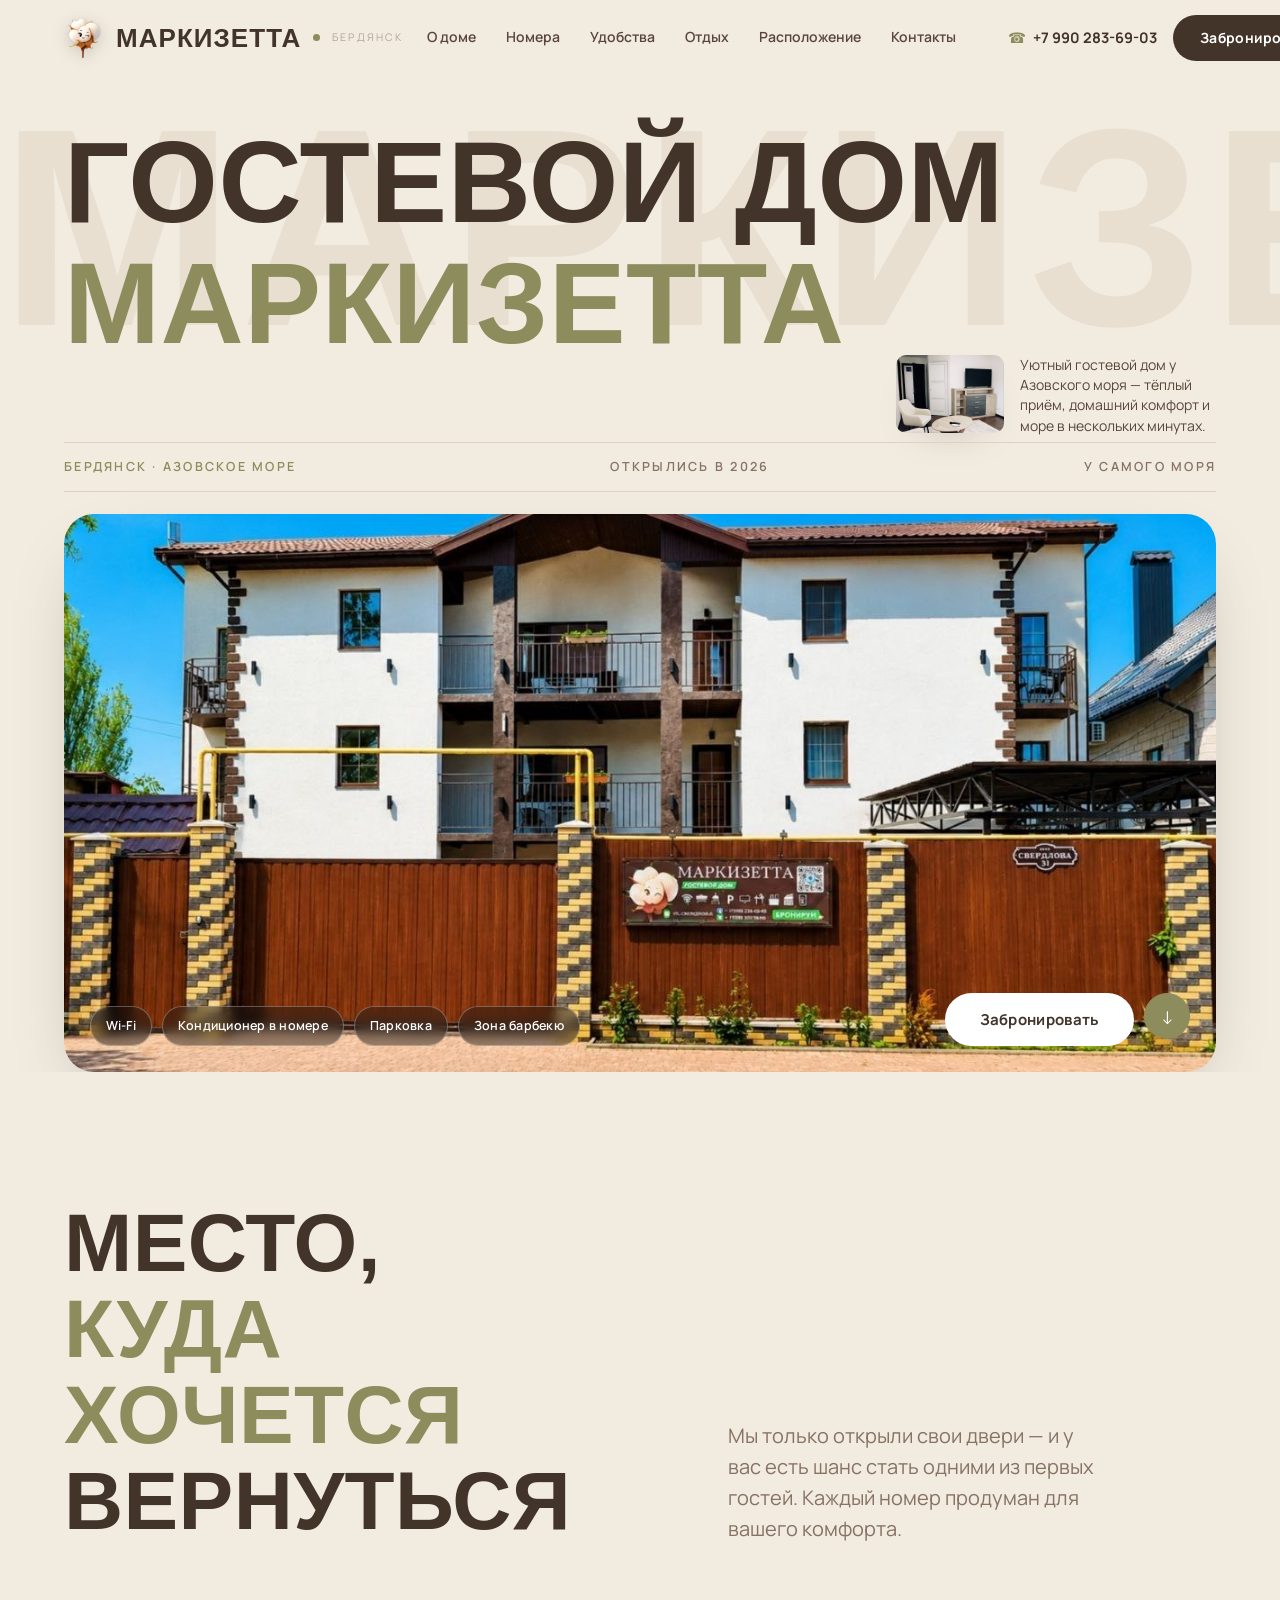
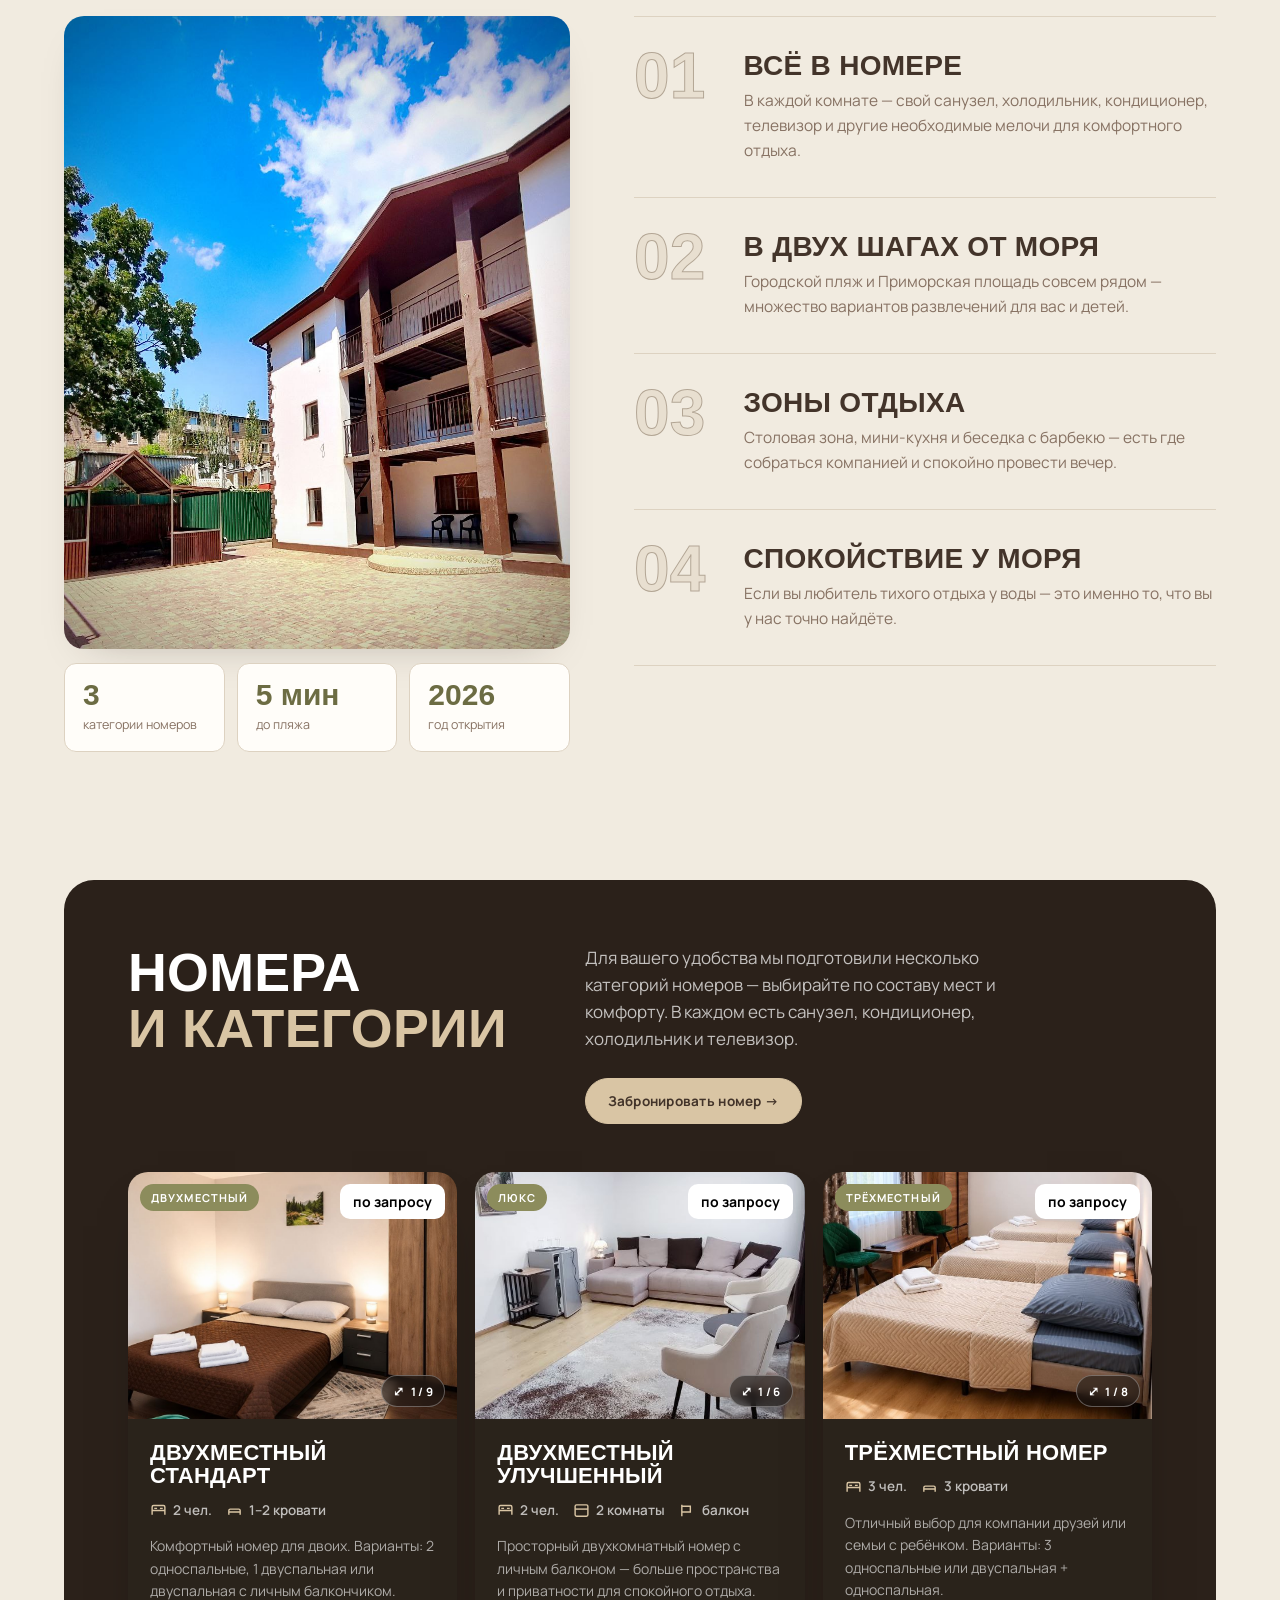
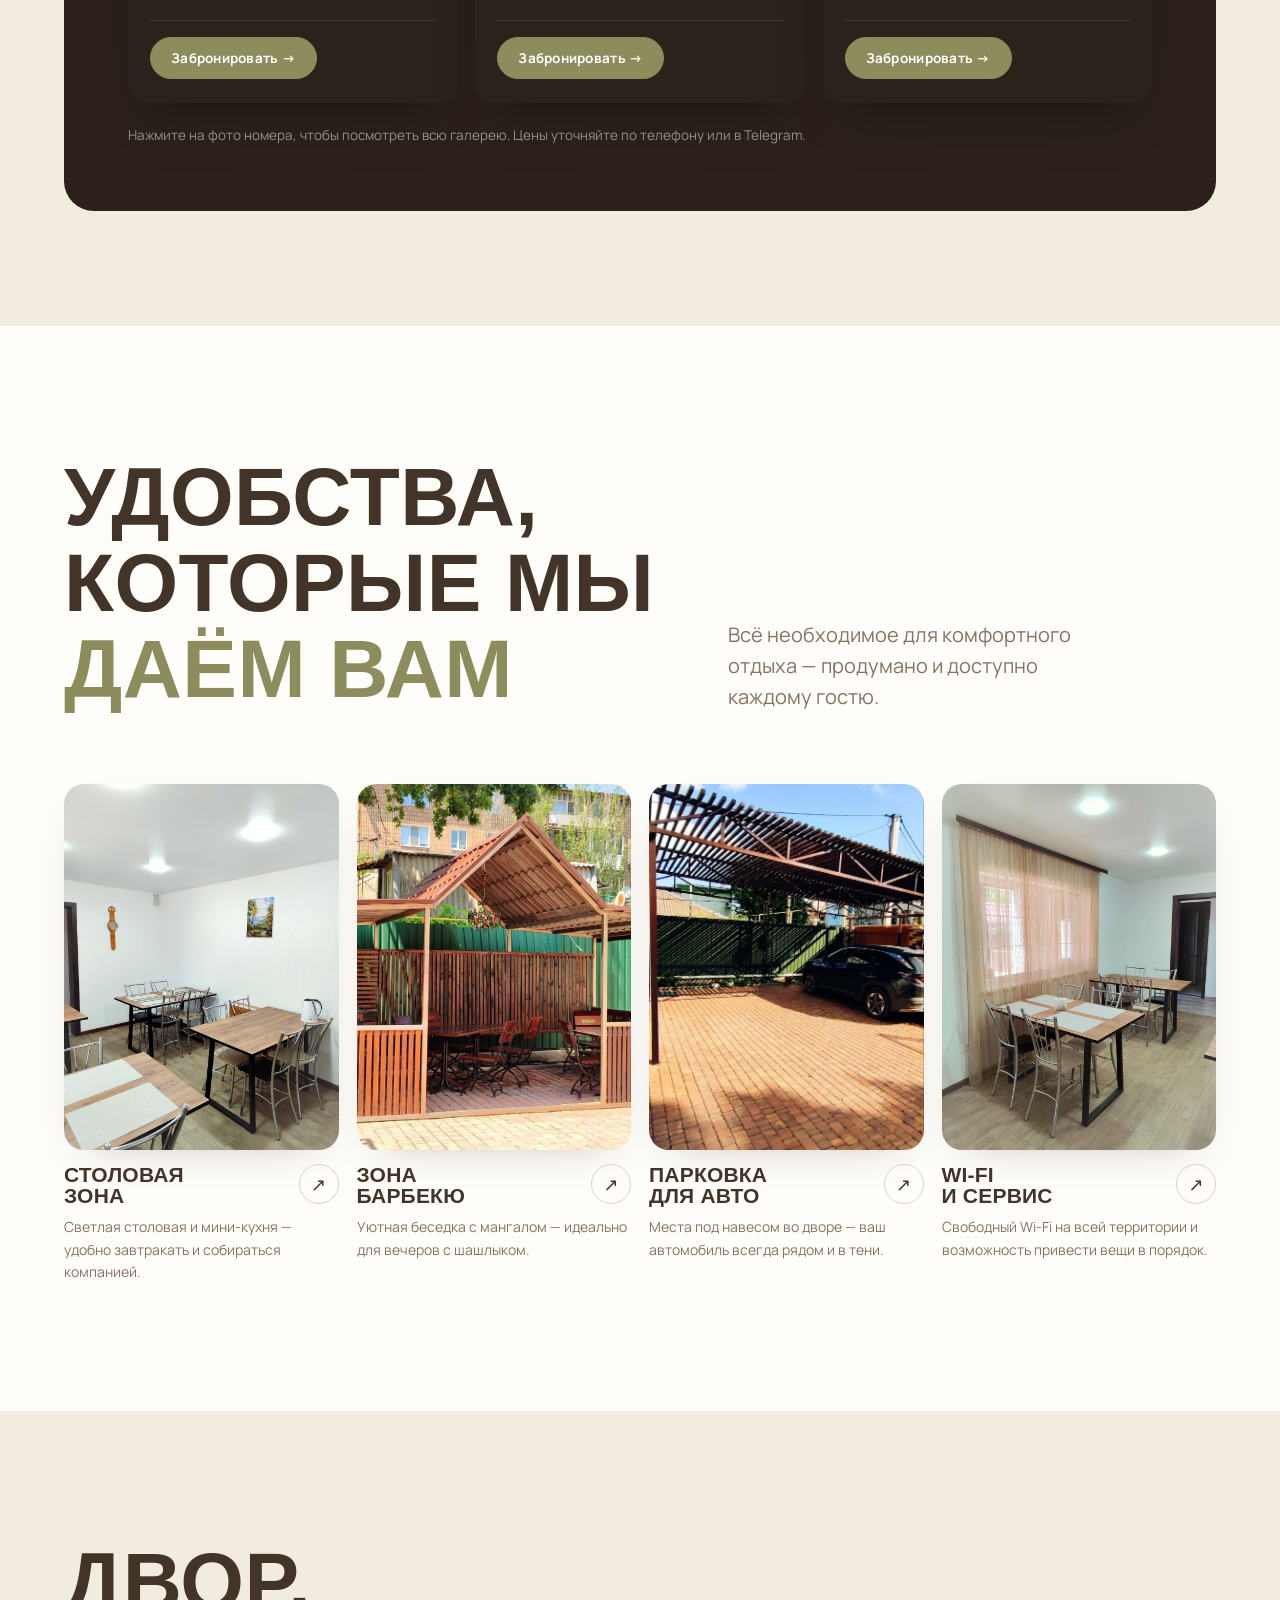
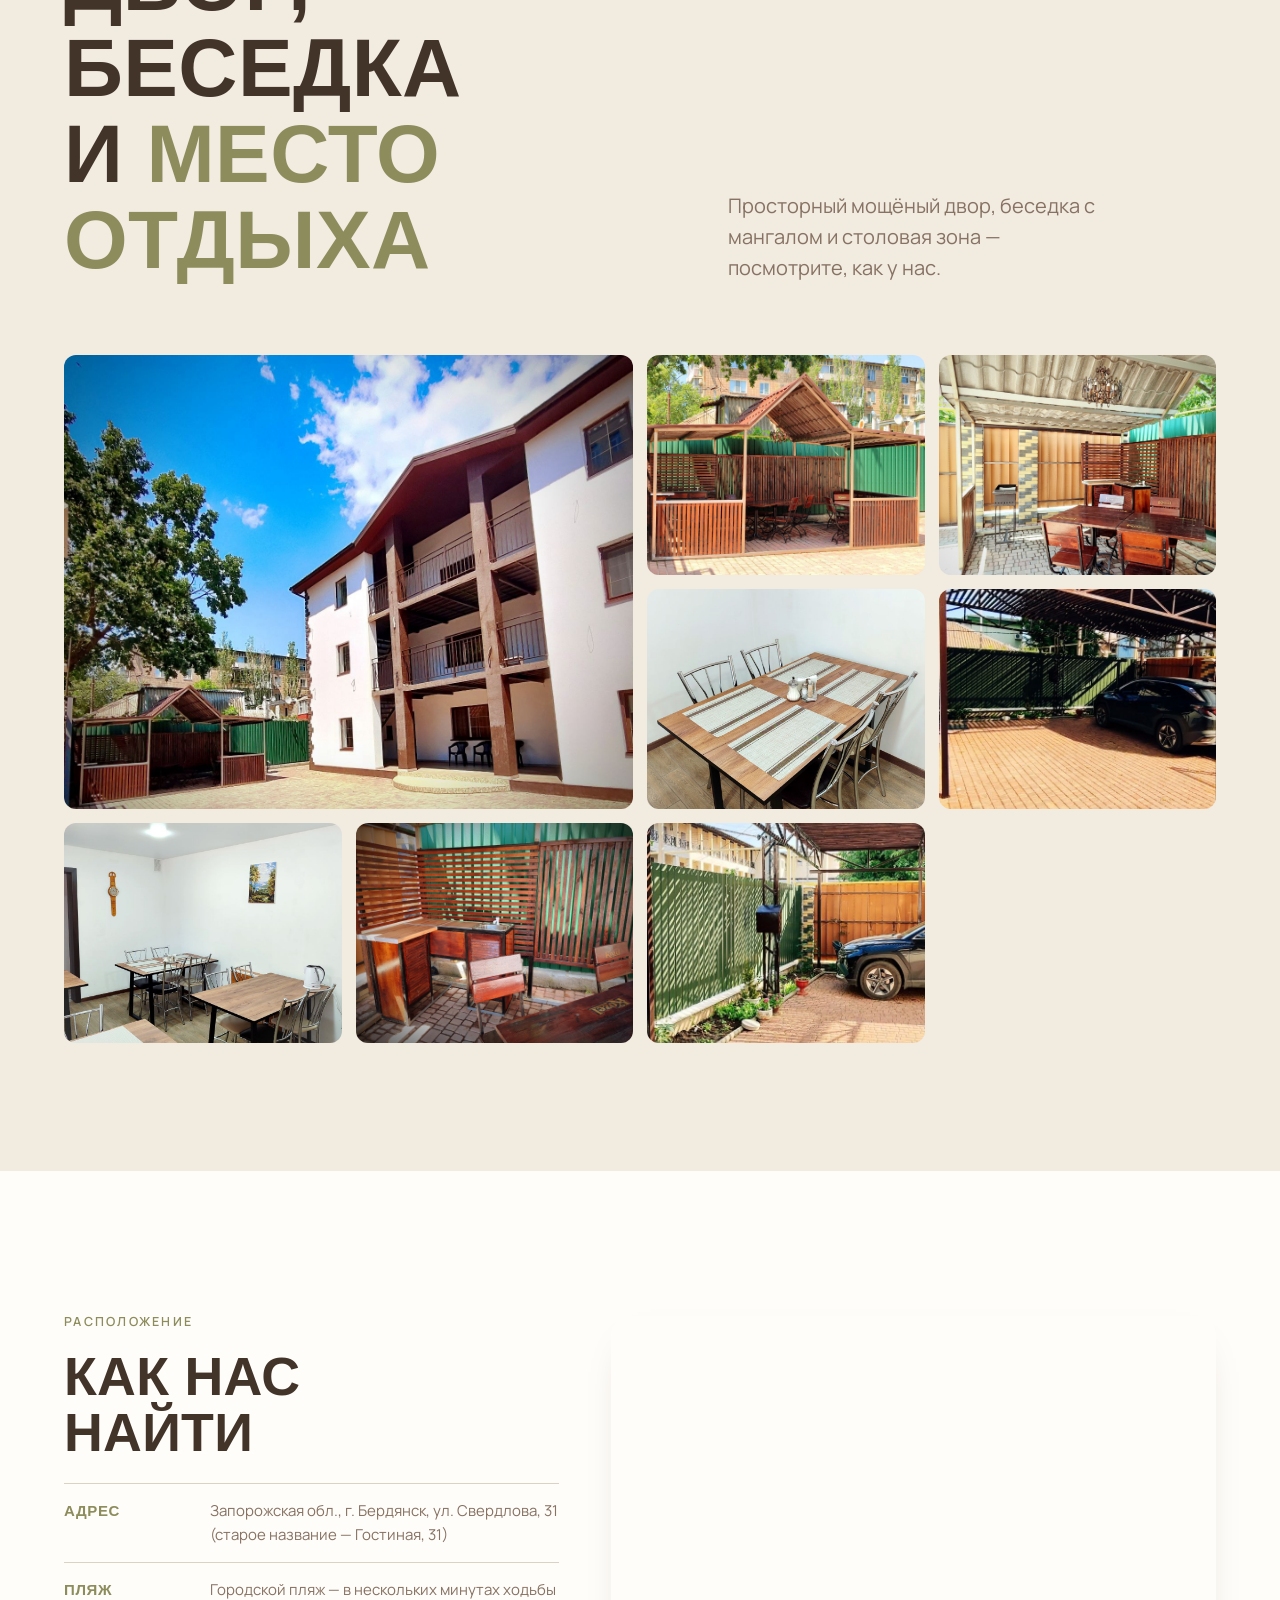
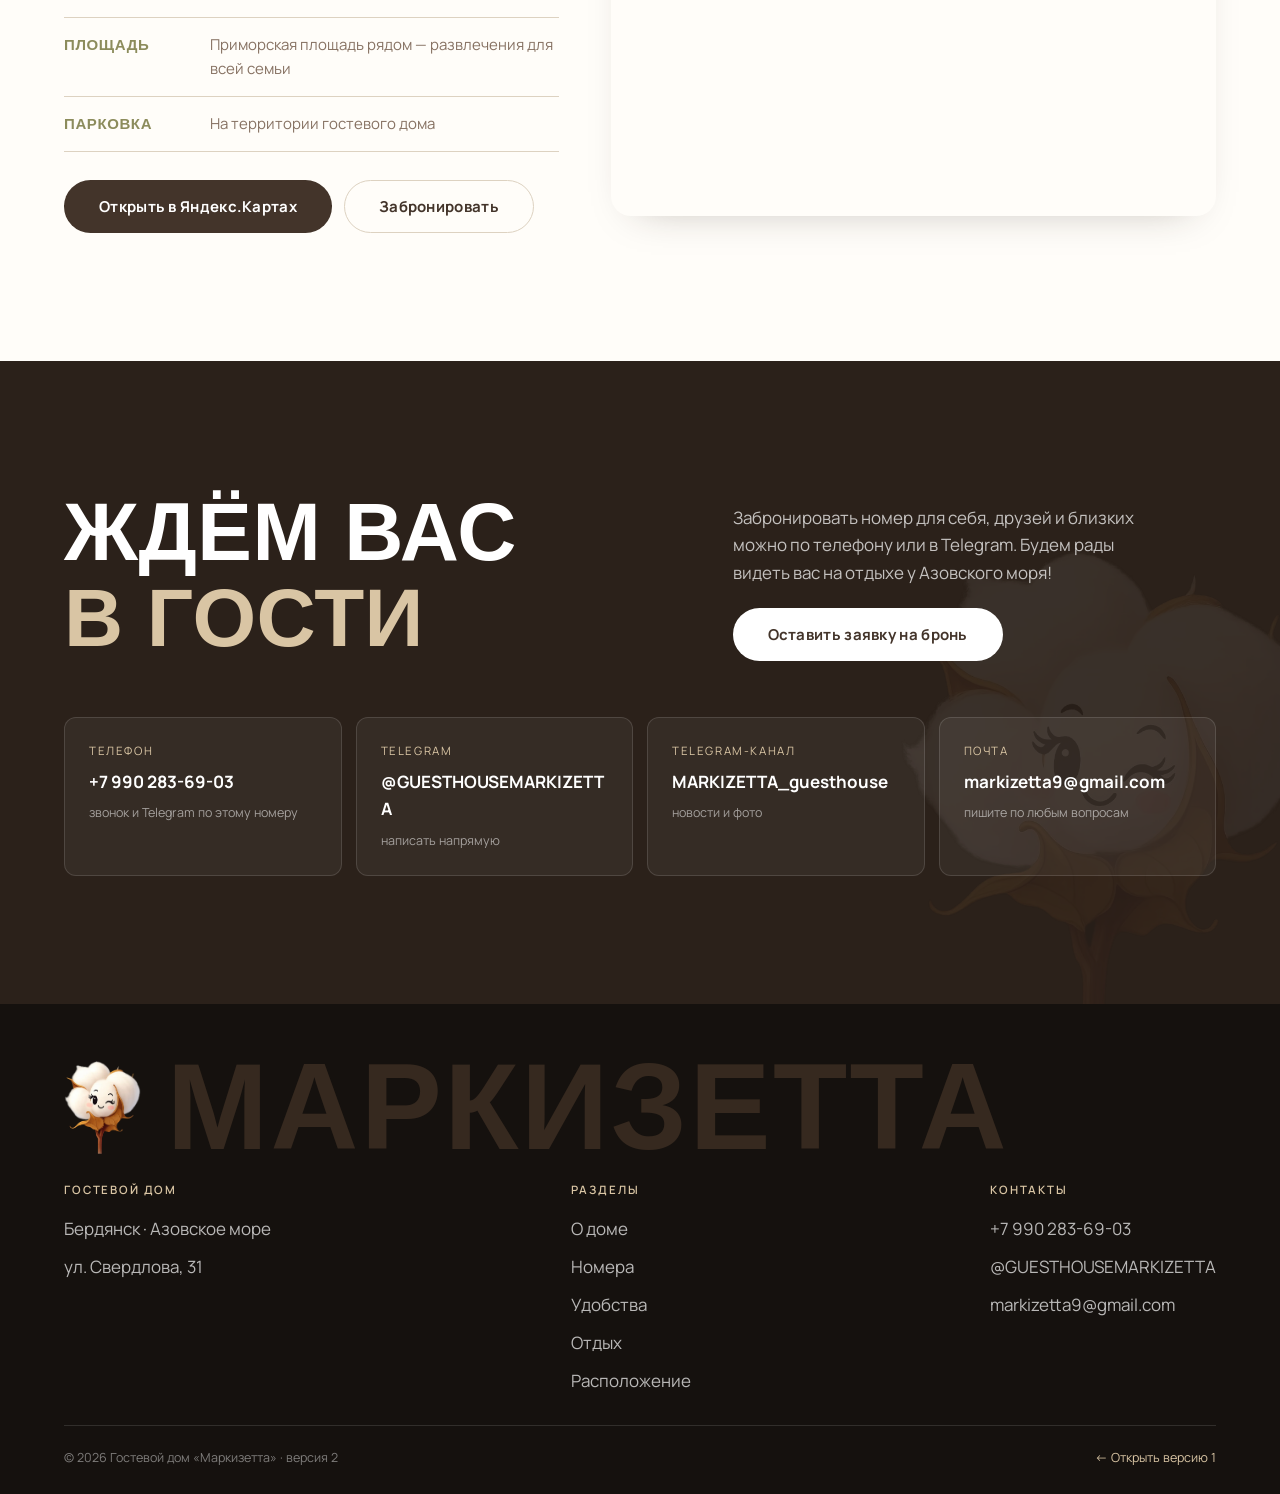
==== commit 60e06df7: "v2: use index.html display font, trim footer brand, drop two emblems - Display font reverted from Pl" ====
--- a/v2.html
+++ b/v2.html
@@ -8,7 +8,7 @@
 <link rel="icon" href="new/logo.webp" type="image/webp" />
 <link rel="preconnect" href="https://fonts.googleapis.com" />
 <link rel="preconnect" href="https://fonts.gstatic.com" crossorigin />
-<link href="https://fonts.googleapis.com/css2?family=Playfair+Display:ital,wght@0,500;0,600;0,700;1,500;1,600&family=Manrope:wght@400;500;600;700;800&display=swap" rel="stylesheet" />
+<link href="https://fonts.googleapis.com/css2?family=Oswald:wght@500;600;700&family=Manrope:wght@400;500;600;700;800&display=swap" rel="stylesheet" />
 <link rel="stylesheet" href="styles-v2.css" />
 </head>
 <body>
@@ -86,9 +86,6 @@
 
       <div class="hero__image">
         <img src="new/main.jpg" alt="Фасад гостевого дома Маркизетта" />
-        <div class="hero__seal">
-          <img src="new/logo.webp" alt="Эмблема гостевого дома — цветок хлопка" />
-        </div>
         <div class="hero__badges">
           <span class="hero__badge">Wi-Fi</span>
           <span class="hero__badge">Кондиционер в номере</span>
@@ -107,10 +104,7 @@
   <section class="section why" id="why">
     <div class="wrap">
       <div class="section-head">
-        <div>
-          <img class="head-emblem" src="new/logo.webp" alt="" aria-hidden="true" />
-          <h2 class="display h-lg">Место,<br /><span class="accent-word">куда хочется</span> вернуться</h2>
-        </div>
+        <h2 class="display h-lg">Место,<br /><span class="accent-word">куда хочется</span> вернуться</h2>
         <p class="lead section-head__intro">Мы только открыли свои двери — и у вас есть шанс стать одними из первых гостей. Каждый номер продуман для вашего комфорта.</p>
       </div>
 
--- a/styles-v2.css
+++ b/styles-v2.css
@@ -31,7 +31,7 @@
   --dark-2:      #382c23;
 
   /* ---- type ---- */
-  --font-display: "Playfair Display", Georgia, "Times New Roman", serif;
+  --font-display: "Oswald", "Arial Narrow", sans-serif;
   --font-body:    "Manrope", system-ui, sans-serif;
 
   /* ---- shape ---- */
@@ -71,8 +71,8 @@
 
 /* ---- display / type helpers ---- */
 .display{
-  font-family:var(--font-display); font-weight:600; text-transform:none;
-  line-height:1.12; letter-spacing:0; margin:0; color:var(--ink);
+  font-family:var(--font-display); font-weight:700; text-transform:uppercase;
+  line-height:1.05; letter-spacing:.005em; margin:0; color:var(--ink);
 }
 .room-card__name, .fac-card__name, .why-item__body h3, .modal__title,
 .map-placeholder__title, .mobile-menu__link, .brand__name{ line-height:1.05; }
@@ -138,7 +138,7 @@
 .header-inner{ width:100%; padding-inline:var(--pad); max-width:calc(var(--maxw) + var(--pad)*2); margin-inline:auto; display:flex; align-items:center; gap:24px; }
 
 .brand{ display:flex; align-items:center; gap:10px; flex-shrink:0; }
-.brand__name{ font-family:var(--font-display); font-weight:600; font-size:25px; letter-spacing:.01em; text-transform:none; line-height:1; }
+.brand__name{ font-family:var(--font-display); font-weight:700; font-size:26px; letter-spacing:.04em; text-transform:uppercase; line-height:1; }
 .brand__dot{ width:7px; height:7px; border-radius:50%; background:var(--accent); align-self:center; }
 .brand__sub{ font-size:10.5px; letter-spacing:.2em; text-transform:uppercase; color:var(--ink-mute); }
 
@@ -170,8 +170,8 @@
 .mobile-menu.is-open{ opacity:1; transform:none; pointer-events:auto; }
 .mobile-menu__nav{ display:flex; flex-direction:column; }
 .mobile-menu__link{
-  font-family:var(--font-display); font-weight:600; text-transform:none; font-size:clamp(30px,9vw,46px);
-  letter-spacing:0; padding:11px 0; border-bottom:1px solid rgba(255,255,255,.12); color:#fff;
+  font-family:var(--font-display); font-weight:700; text-transform:uppercase; font-size:clamp(30px,9vw,46px);
+  letter-spacing:.01em; padding:11px 0; border-bottom:1px solid rgba(255,255,255,.12); color:#fff;
   display:flex; align-items:baseline; gap:14px;
 }
 .mobile-menu__link span{ font-family:var(--font-body); font-size:12px; letter-spacing:.1em; color:var(--peach); font-weight:600; }
@@ -185,8 +185,8 @@
 .hero{ position:relative; padding-top:calc(var(--header-h) + clamp(20px,5vw,46px)); overflow:hidden; }
 .hero__ghost{
   position:absolute; left:0; right:0; top:clamp(40px,9vw,120px); z-index:0; text-align:center;
-  font-family:var(--font-display); font-weight:600; font-style:italic; text-transform:none;
-  font-size:clamp(90px, 22vw, 360px); line-height:.8; letter-spacing:0;
+  font-family:var(--font-display); font-weight:700; text-transform:uppercase;
+  font-size:clamp(90px, 22vw, 360px); line-height:.8; letter-spacing:.02em;
   color:var(--bone-2); user-select:none; pointer-events:none; white-space:nowrap;
 }
 .hero__top{ position:relative; z-index:2; padding-bottom:clamp(20px,3vw,30px); min-height:clamp(220px,30vw,320px); }
@@ -231,7 +231,7 @@
 .why-item{ display:grid; grid-template-columns:auto 1fr; gap:clamp(16px,3vw,40px); padding:clamp(22px,3vw,34px) 0; border-top:1px solid var(--line); }
 .why-item:last-child{ border-bottom:1px solid var(--line); }
 .why-item__num{ font-family:var(--font-display); font-weight:700; font-size:clamp(40px,5vw,72px); line-height:.8; color:var(--bone-2); -webkit-text-stroke:1px var(--ink-mute); }
-.why-item__body h3{ font-family:var(--font-display); font-weight:600; text-transform:none; font-size:clamp(22px,2.6vw,30px); margin:0 0 8px; letter-spacing:0; }
+.why-item__body h3{ font-family:var(--font-display); font-weight:700; text-transform:uppercase; font-size:clamp(20px,2.4vw,28px); margin:0 0 8px; letter-spacing:.01em; }
 .why-item__body p{ margin:0; color:var(--ink-soft); font-size:15.5px; max-width:520px; }
 @media (max-width:860px){ .why__grid{ grid-template-columns:1fr; } .why__media{ position:static; } }
 
@@ -270,7 +270,7 @@
 .room-card__media img{ transition:transform .5s ease; }
 .room-card__media:hover img{ transform:scale(1.04); }
 .room-card__body{ padding:22px 22px 24px; display:flex; flex-direction:column; flex:1; }
-.room-card__name{ font-family:var(--font-display); font-weight:600; text-transform:none; font-size:24px; letter-spacing:0; margin:0 0 12px; color:#fff; }
+.room-card__name{ font-family:var(--font-display); font-weight:700; text-transform:uppercase; font-size:22px; letter-spacing:.01em; margin:0 0 12px; color:#fff; }
 .room-card__meta{ display:flex; flex-wrap:wrap; gap:14px; margin:0 0 14px; color:rgba(255,255,255,.7); font-size:13.5px; font-weight:600; }
 .room-card__meta svg{ width:17px; height:17px; stroke:var(--peach); }
 .room-card__meta span{ display:inline-flex; align-items:center; gap:6px; }
@@ -290,7 +290,7 @@
 .fac-card__img img{ width:100%; height:100%; object-fit:cover; transition:transform .6s ease; }
 .fac-card:hover .fac-card__img img{ transform:scale(1.05); }
 .fac-card__foot{ display:grid; grid-template-columns:1fr auto; gap:10px 14px; align-items:start; }
-.fac-card__name{ font-family:var(--font-display); font-weight:600; text-transform:none; font-size:23px; line-height:1.06; letter-spacing:0; margin:0; }
+.fac-card__name{ font-family:var(--font-display); font-weight:700; text-transform:uppercase; font-size:21px; line-height:1; letter-spacing:.01em; margin:0; }
 .fac-card__desc{ grid-column:1/-1; margin:0; color:var(--ink-soft); font-size:14px; }
 .fac-card .arrow-btn{ width:40px; height:40px; }
 @media (max-width:980px){ .fac-grid{ grid-template-columns:repeat(2,1fr); } }
@@ -352,7 +352,7 @@
    FOOTER
    ============================================================ */
 .footer{ background:#15110e; color:rgba(255,255,255,.7); padding:54px 0 26px; }
-.footer__big{ font-family:var(--font-display); font-weight:600; font-style:italic; text-transform:none; font-size:clamp(50px,13vw,180px); line-height:.9; color:#36291f; letter-spacing:0; margin:0 0 30px; }
+.footer__big{ font-family:var(--font-display); font-weight:700; text-transform:uppercase; font-size:clamp(38px,9.5vw,150px); line-height:.82; color:#36291f; letter-spacing:.02em; margin:0 0 30px; }
 .footer__inner{ display:flex; justify-content:space-between; gap:40px; flex-wrap:wrap; padding-bottom:30px; border-bottom:1px solid rgba(255,255,255,.12); }
 .footer__col{ display:flex; flex-direction:column; gap:11px; }
 .footer__col h4{ font-size:11.5px; letter-spacing:.16em; text-transform:uppercase; color:var(--peach); margin:0 0 4px; font-weight:600; }
@@ -370,7 +370,7 @@
 .modal__close{ position:absolute; top:16px; right:16px; width:42px; height:42px; border:0; border-radius:50%; background:var(--bone); font-size:24px; line-height:1; color:var(--ink-soft); display:grid; place-items:center; transition:background .2s; }
 .modal__close:hover{ background:var(--accent-tint); color:var(--accent-deep); }
 .modal__head{ margin-bottom:22px; }
-.modal__title{ font-family:var(--font-display); font-weight:600; text-transform:none; font-size:clamp(28px,4vw,40px); margin:6px 0 8px; line-height:1.05; letter-spacing:0; }
+.modal__title{ font-family:var(--font-display); font-weight:700; text-transform:uppercase; font-size:clamp(28px,4vw,40px); margin:6px 0 8px; line-height:.95; letter-spacing:.01em; }
 .modal__sub{ color:var(--ink-soft); font-size:15px; margin:0; }
 
 .booking-form{ display:grid; grid-template-columns:1fr 1fr; gap:16px; }
@@ -436,23 +436,10 @@
 .brand{ gap:12px; }
 .brand__logo{ width:40px; height:40px; object-fit:contain; flex-shrink:0; filter:drop-shadow(0 4px 8px rgba(43,33,26,.18)); }
 
-/* round seal pinned to the hero photo */
-.hero__seal{
-  position:absolute; z-index:3; top:clamp(14px,2vw,26px); right:clamp(14px,2vw,26px);
-  width:clamp(74px,9vw,108px); aspect-ratio:1; display:grid; place-items:center; padding:14px;
-  background:rgba(255,253,249,.92); border:1px solid var(--line-soft); border-radius:50%;
-  box-shadow:var(--shadow-soft); backdrop-filter:blur(4px);
-}
-.hero__seal img{ width:100%; height:100%; object-fit:contain; }
-@media (max-width:860px){ .hero__seal{ width:68px; padding:11px; top:14px; right:14px; } }
-
-/* little emblem that sits above a section heading */
-.head-emblem{ width:54px; height:54px; object-fit:contain; margin:0 0 14px; }
-
 /* emblem next to the giant footer word */
-.footer__brandrow{ display:flex; align-items:center; gap:clamp(14px,3vw,30px); margin-bottom:24px; }
+.footer__brandrow{ display:flex; align-items:center; gap:clamp(12px,2.5vw,26px); margin-bottom:24px; flex-wrap:wrap; }
 .footer__brandrow .footer__big{ margin:0; }
-.footer__logo{ width:clamp(60px,8vw,104px); height:auto; object-fit:contain; flex-shrink:0; }
+.footer__logo{ width:clamp(44px,6vw,82px); height:auto; object-fit:contain; flex-shrink:0; }
 
 /* tiny emblem in the booking modal head */
 .modal__emblem{ width:46px; height:46px; object-fit:contain; margin-bottom:6px; }
